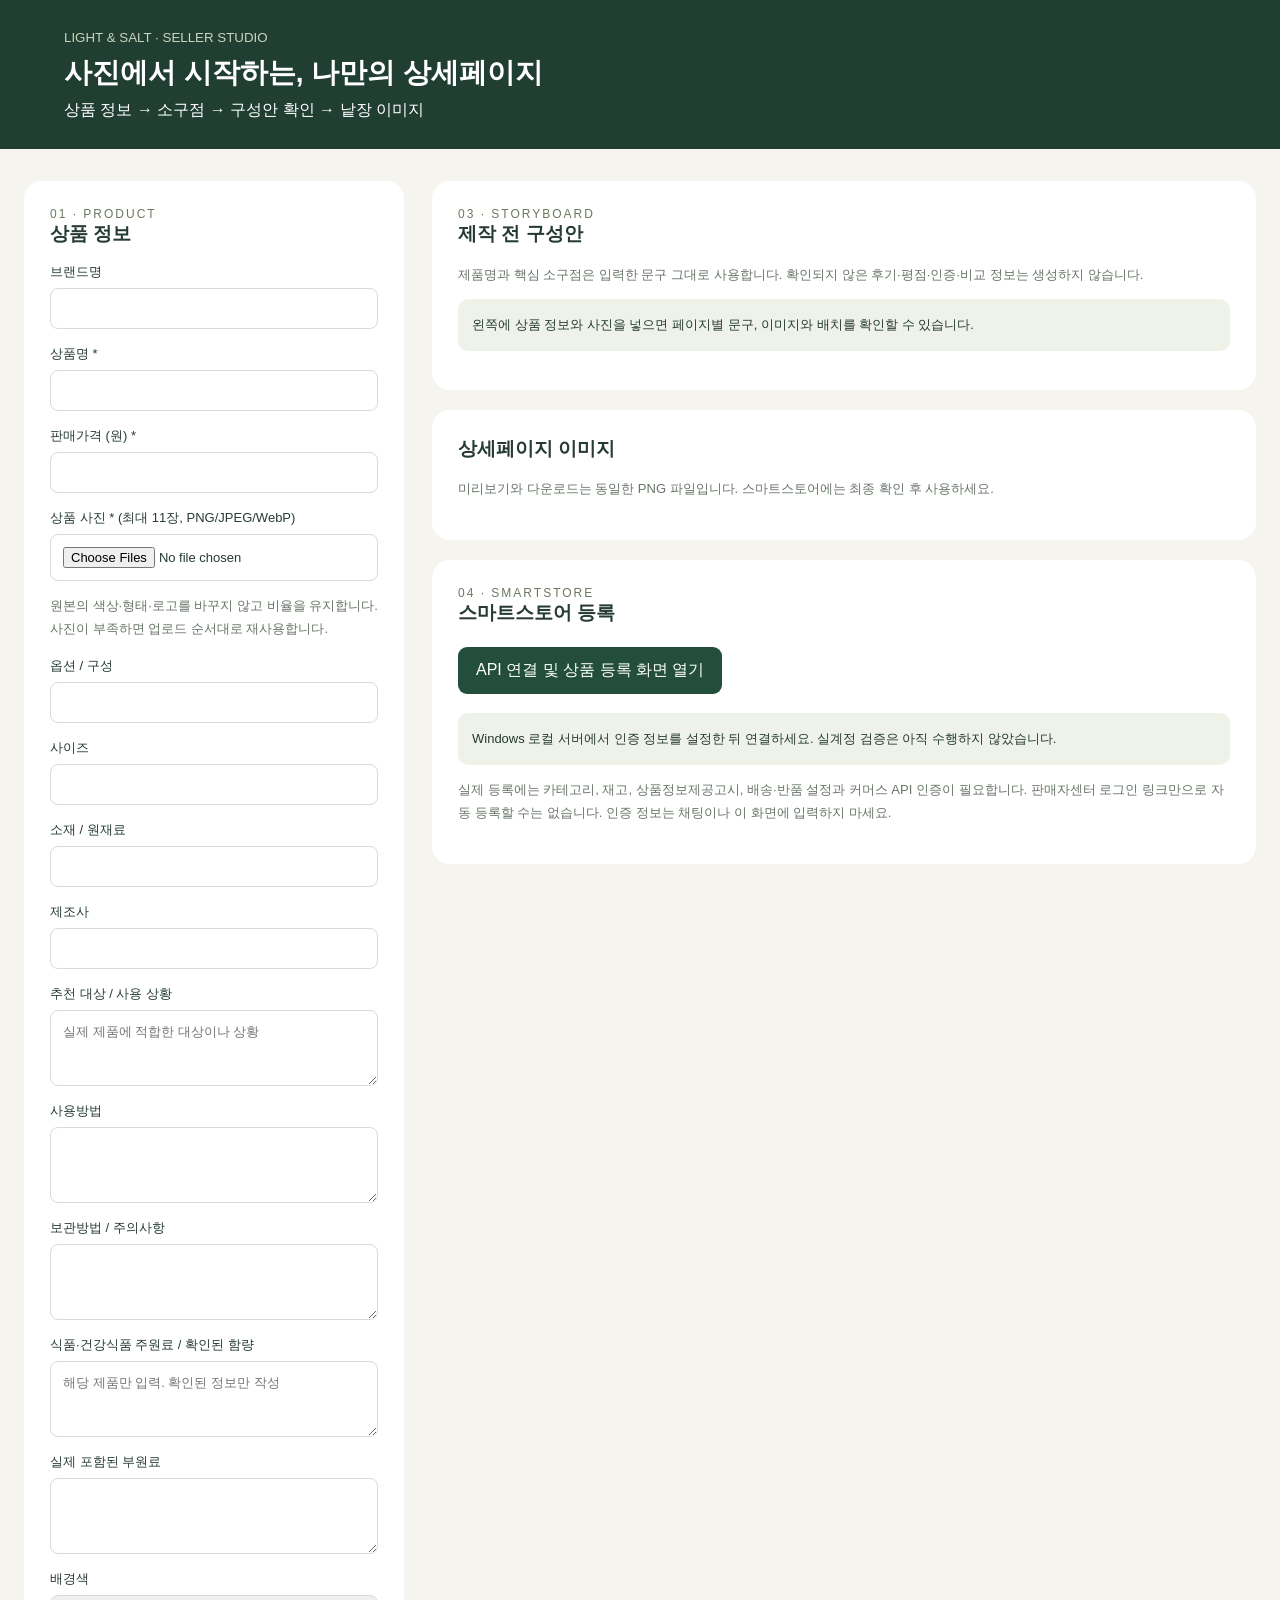
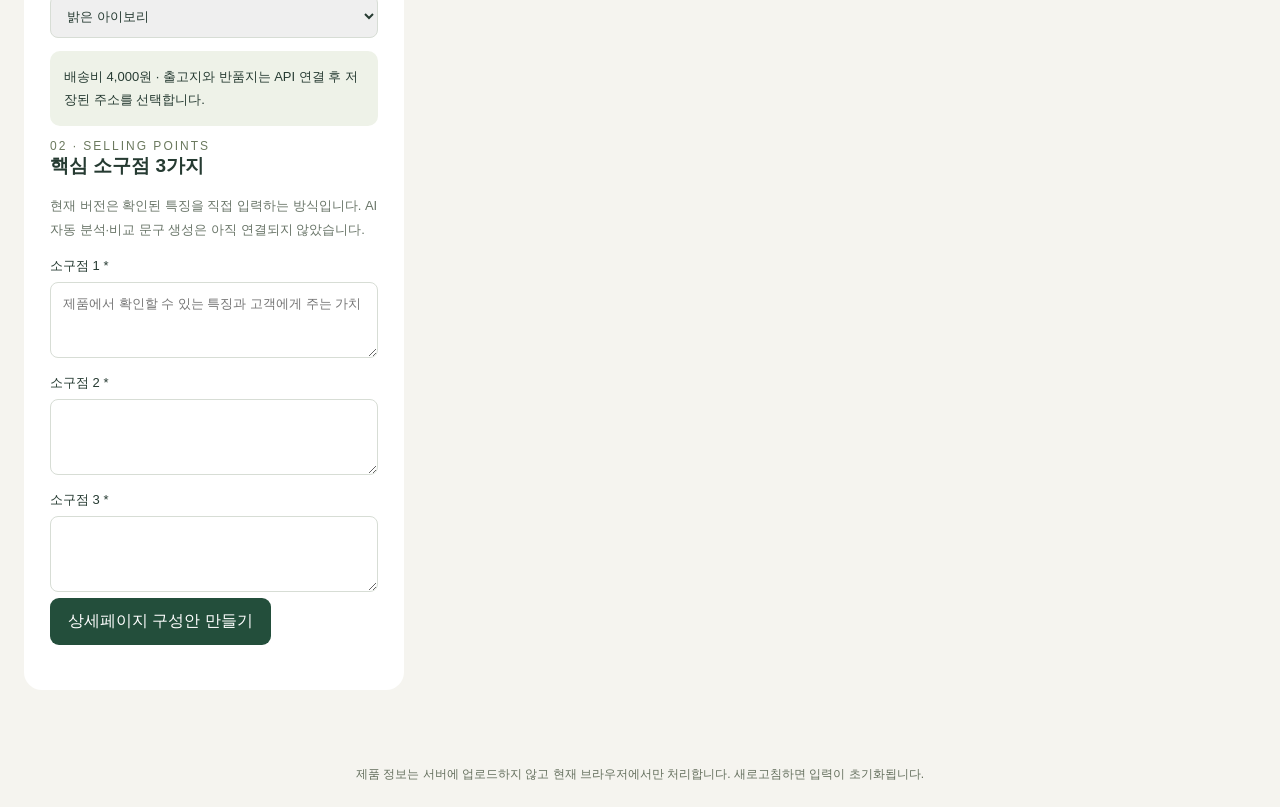
==== static/index.html @ b386f7f2 "Add Windows detail-page studio and SmartStore API tools" ====
<!doctype html><html lang="ko"><meta charset="utf-8"><meta name="viewport" content="width=device-width, initial-scale=1"><title>빛과 소금 · 상세페이지 스튜디오</title>
<style>
*{box-sizing:border-box}body{margin:0;background:#f5f4ef;color:#263b32;font-family:'Noto Sans CJK KR',sans-serif}header{background:#213e32;color:white;padding:28px 5%}header small{color:#c9d6bc}h1{margin:8px 0;font-size:28px}main{max-width:1400px;margin:32px auto;padding:0 24px;display:grid;grid-template-columns:380px 1fr;gap:28px}section{background:white;padding:26px;border-radius:18px;margin-bottom:20px}h2{font-size:19px;margin-top:0}label{display:block;font-size:13px;margin-top:16px}input,textarea,select{display:block;width:100%;padding:12px;margin-top:7px;border:1px solid #d7ddd5;border-radius:8px;font:inherit;color:inherit}textarea{min-height:76px;resize:vertical}button,a.download{border:0;border-radius:9px;padding:13px 18px;background:#234e3b;color:white;font:inherit;cursor:pointer;display:inline-block;margin:6px 6px 6px 0;text-decoration:none}button:disabled{opacity:.45;cursor:default}.sub{font-size:13px;color:#697568;line-height:1.8}.step{color:#6b795e;font-size:12px;letter-spacing:2px}.plan{border-bottom:1px solid #e1e5df;padding:15px 0}.plan strong{display:block;margin-bottom:8px}.grid{display:grid;grid-template-columns:repeat(2,minmax(0,1fr));gap:18px}canvas{width:100%;height:auto;border:1px solid #e5e4df}.notice{background:#eef2e8;padding:14px;border-radius:10px;font-size:13px;line-height:1.8}#status{white-space:pre-line}#confirm{width:auto;display:inline}#outputs:empty{display:none}footer{padding:24px;text-align:center;font-size:12px;color:#65705e}@media(max-width:850px){main{grid-template-columns:1fr}.grid{grid-template-columns:1fr}}
</style>
<header><small>LIGHT & SALT · SELLER STUDIO</small><h1>사진에서 시작하는, 나만의 상세페이지</h1><div>상품 정보 → 소구점 → 구성안 확인 → 낱장 이미지</div></header>
<main><div><section><div class="step">01 · PRODUCT</div><h2>상품 정보</h2><form id="form">
<label>브랜드명<input name="brand" maxlength="35"></label><label>상품명 *<input name="name" required maxlength="55"></label><label>판매가격 (원) *<input name="price" type="number" min="1" max="999999999" required></label><label>상품 사진 * (최대 11장, PNG/JPEG/WebP)<input name="images" type="file" accept="image/png,image/jpeg,image/webp" multiple required></label><p class="sub">원본의 색상·형태·로고를 바꾸지 않고 비율을 유지합니다. 사진이 부족하면 업로드 순서대로 재사용합니다.</p>
<label>옵션 / 구성<input name="options" maxlength="100"></label><label>사이즈<input name="size" maxlength="100"></label><label>소재 / 원재료<input name="material" maxlength="160"></label><label>제조사<input name="maker" maxlength="100"></label><label>추천 대상 / 사용 상황<textarea name="target" maxlength="180" placeholder="실제 제품에 적합한 대상이나 상황"></textarea></label><label>사용방법<textarea name="usage" maxlength="180"></textarea></label><label>보관방법 / 주의사항<textarea name="caution" maxlength="180"></textarea></label>
<label>식품·건강식품 주원료 / 확인된 함량<textarea name="ingredient" maxlength="180" placeholder="해당 제품만 입력. 확인된 정보만 작성"></textarea></label><label>실제 포함된 부원료<textarea name="additional" maxlength="180"></textarea></label>
<label>배경색<select name="background"><option value="#f6f2e9">밝은 아이보리</option><option value="#f0f1f0">라이트 그레이</option></select></label><p class="notice">배송비 4,000원 · 출고지와 반품지는 API 연결 후 저장된 주소를 선택합니다.</p>
<div class="step">02 · SELLING POINTS</div><h2>핵심 소구점 3가지</h2><p class="sub">현재 버전은 확인된 특징을 직접 입력하는 방식입니다. AI 자동 분석·비교 문구 생성은 아직 연결되지 않았습니다.</p>
<label>소구점 1 *<textarea name="point1" required maxlength="90" placeholder="제품에서 확인할 수 있는 특징과 고객에게 주는 가치"></textarea></label><label>소구점 2 *<textarea name="point2" required maxlength="90"></textarea></label><label>소구점 3 *<textarea name="point3" required maxlength="90"></textarea></label>
<button type="submit">상세페이지 구성안 만들기</button></form><p id="status" role="status" class="sub"></p></section></div>
<div><section><div class="step">03 · STORYBOARD</div><h2>제작 전 구성안</h2><p class="sub">제품명과 핵심 소구점은 입력한 문구 그대로 사용합니다. 확인되지 않은 후기·평점·인증·비교 정보는 생성하지 않습니다.</p><div id="plan"><p class="notice">왼쪽에 상품 정보와 사진을 넣으면 페이지별 문구, 이미지와 배치를 확인할 수 있습니다.</p></div><div id="approval" hidden><label><input id="confirm" type="checkbox"> 상품 정보와 문구를 확인했습니다.</label><button id="render" disabled>860 × 1100 이미지 제작</button></div></section>
<section id="outputs"><h2>상세페이지 이미지</h2><p class="sub">미리보기와 다운로드는 동일한 PNG 파일입니다. 스마트스토어에는 최종 확인 후 사용하세요.</p><div id="export"></div><div id="gallery" class="grid"></div></section>
<section><div class="step">04 · SMARTSTORE</div><h2>스마트스토어 등록</h2><a class="download" href="/connect.html">API 연결 및 상품 등록 화면 열기</a><p class="notice">Windows 로컬 서버에서 인증 정보를 설정한 뒤 연결하세요. 실계정 검증은 아직 수행하지 않았습니다.</p><p class="sub">실제 등록에는 카테고리, 재고, 상품정보제공고시, 배송·반품 설정과 커머스 API 인증이 필요합니다. 판매자센터 로그인 링크만으로 자동 등록할 수는 없습니다. 인증 정보는 채팅이나 이 화면에 입력하지 마세요.</p></section></div></main><footer>제품 정보는 서버에 업로드하지 않고 현재 브라우저에서만 처리합니다. 새로고침하면 입력이 초기화됩니다.</footer><script src="app.js"></script></html>
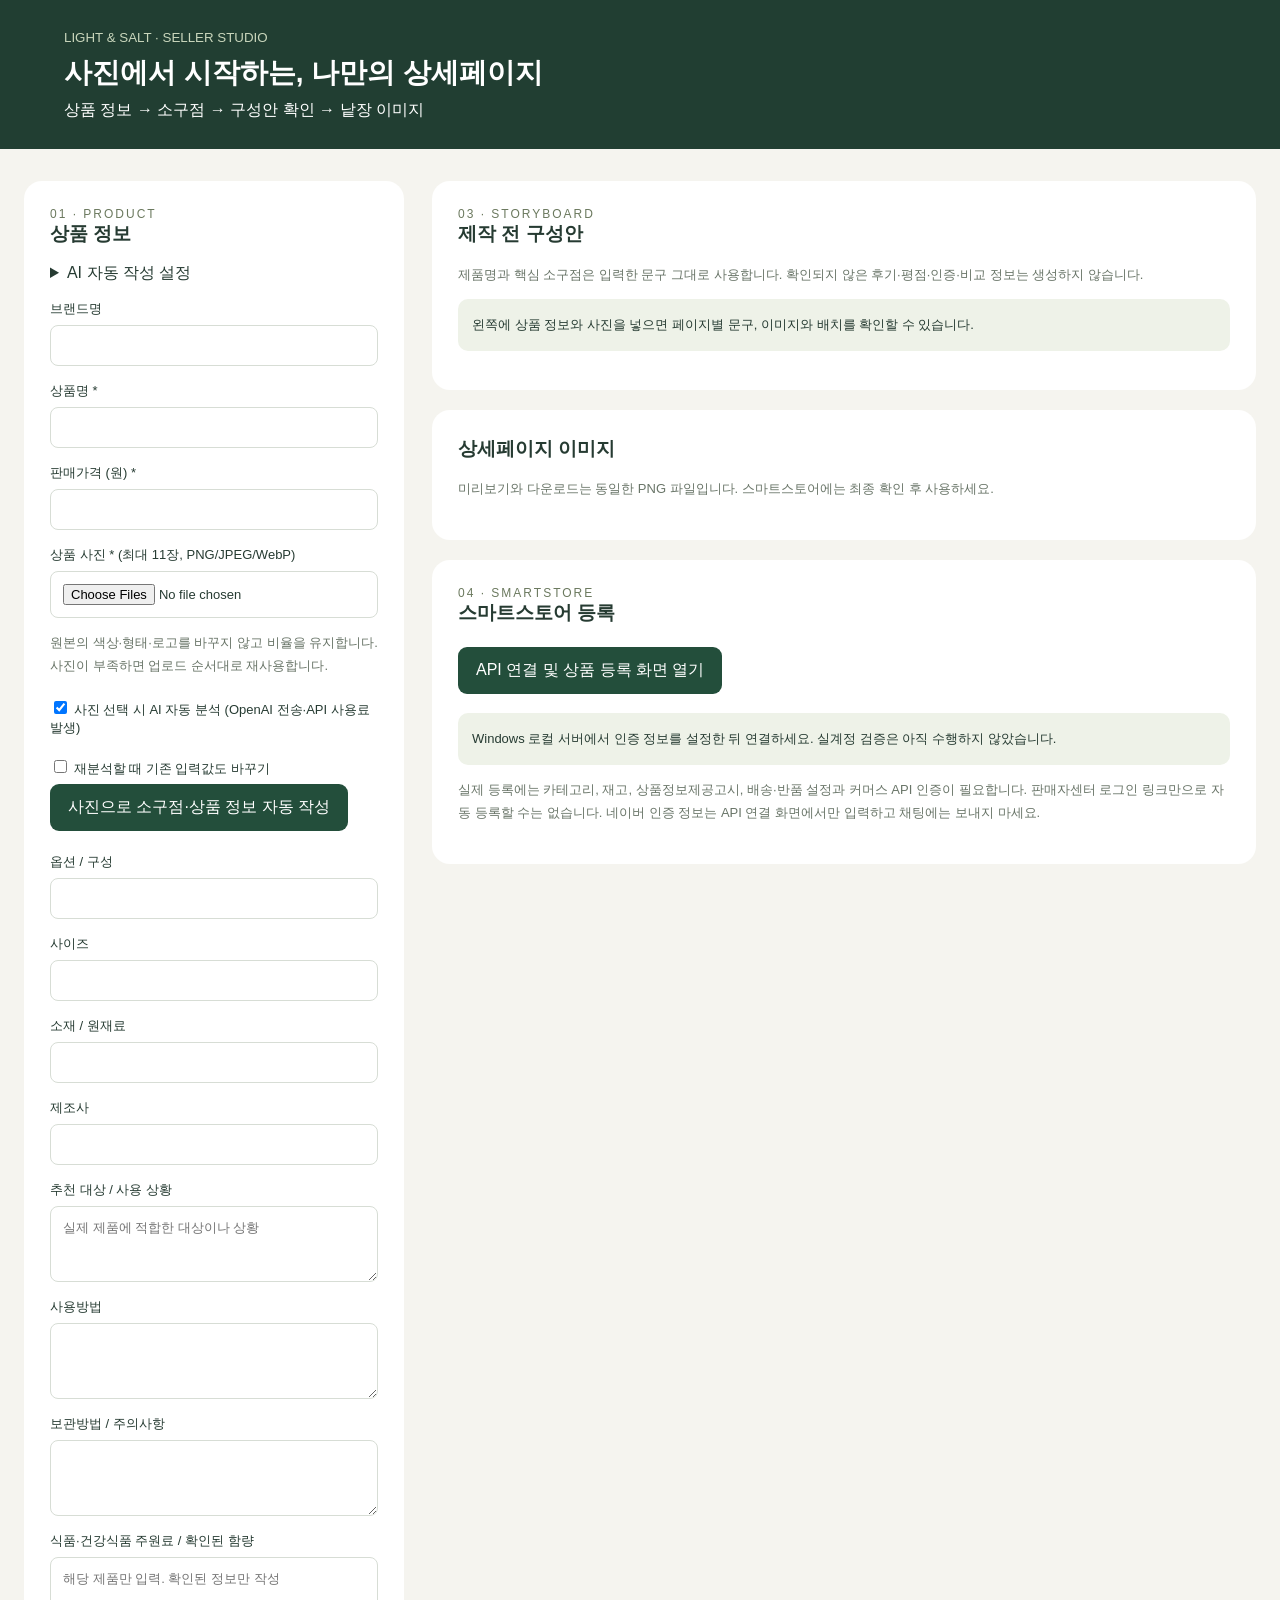
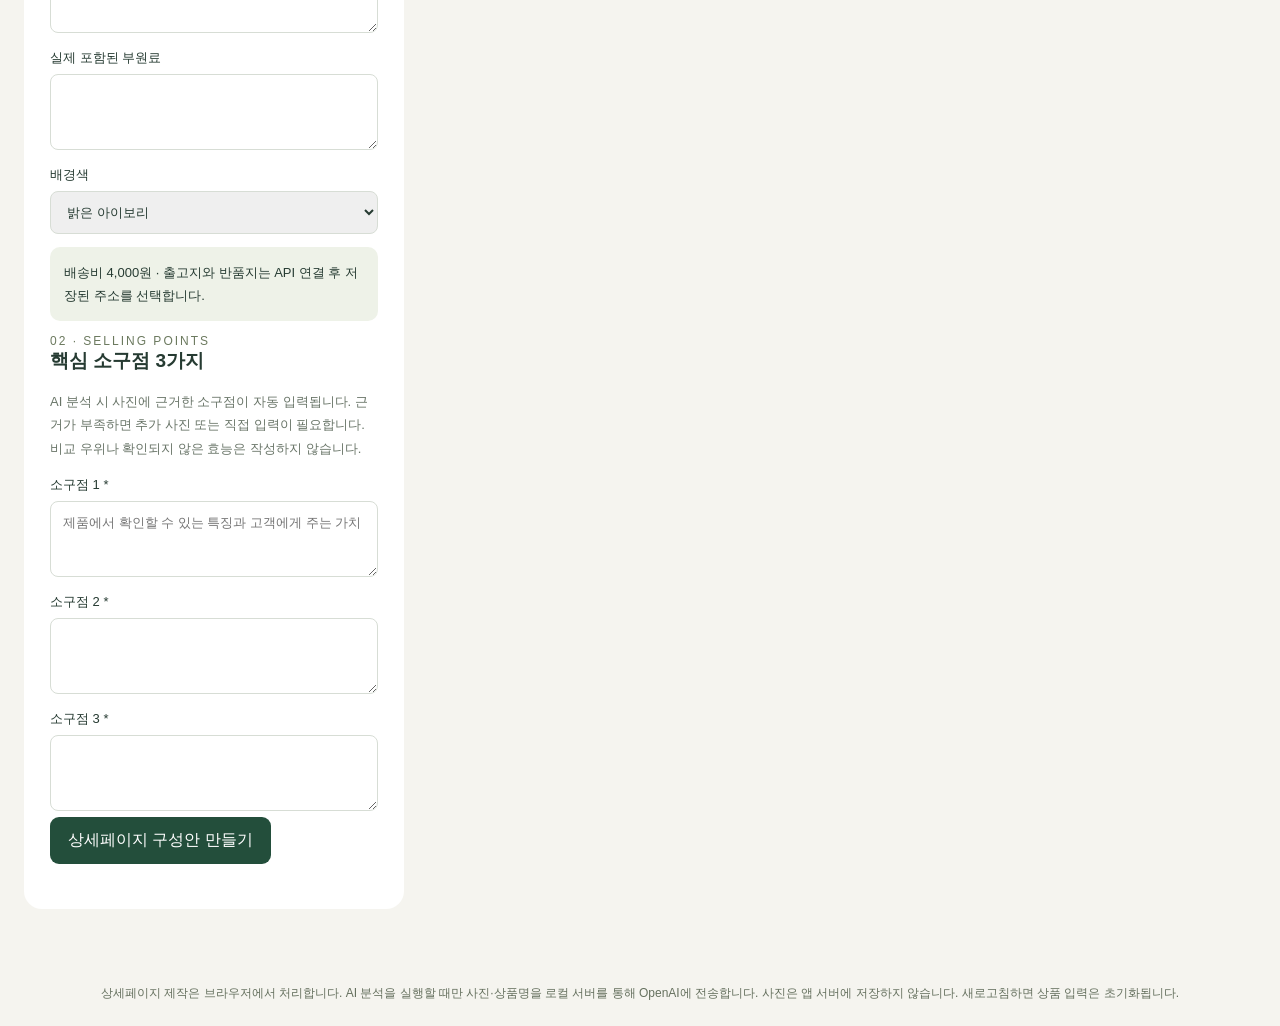
==== commit 9071be73: "Analyze product photos into evidence-backed details and selling points" ====
--- a/static/index.html
+++ b/static/index.html
@@ -3,14 +3,14 @@
 *{box-sizing:border-box}body{margin:0;background:#f5f4ef;color:#263b32;font-family:'Noto Sans CJK KR',sans-serif}header{background:#213e32;color:white;padding:28px 5%}header small{color:#c9d6bc}h1{margin:8px 0;font-size:28px}main{max-width:1400px;margin:32px auto;padding:0 24px;display:grid;grid-template-columns:380px 1fr;gap:28px}section{background:white;padding:26px;border-radius:18px;margin-bottom:20px}h2{font-size:19px;margin-top:0}label{display:block;font-size:13px;margin-top:16px}input,textarea,select{display:block;width:100%;padding:12px;margin-top:7px;border:1px solid #d7ddd5;border-radius:8px;font:inherit;color:inherit}textarea{min-height:76px;resize:vertical}button,a.download{border:0;border-radius:9px;padding:13px 18px;background:#234e3b;color:white;font:inherit;cursor:pointer;display:inline-block;margin:6px 6px 6px 0;text-decoration:none}button:disabled{opacity:.45;cursor:default}.sub{font-size:13px;color:#697568;line-height:1.8}.step{color:#6b795e;font-size:12px;letter-spacing:2px}.plan{border-bottom:1px solid #e1e5df;padding:15px 0}.plan strong{display:block;margin-bottom:8px}.grid{display:grid;grid-template-columns:repeat(2,minmax(0,1fr));gap:18px}canvas{width:100%;height:auto;border:1px solid #e5e4df}.notice{background:#eef2e8;padding:14px;border-radius:10px;font-size:13px;line-height:1.8}#status{white-space:pre-line}#confirm{width:auto;display:inline}#outputs:empty{display:none}footer{padding:24px;text-align:center;font-size:12px;color:#65705e}@media(max-width:850px){main{grid-template-columns:1fr}.grid{grid-template-columns:1fr}}
 </style>
 <header><small>LIGHT & SALT · SELLER STUDIO</small><h1>사진에서 시작하는, 나만의 상세페이지</h1><div>상품 정보 → 소구점 → 구성안 확인 → 낱장 이미지</div></header>
-<main><div><section><div class="step">01 · PRODUCT</div><h2>상품 정보</h2><form id="form">
+<main><div><section><div class="step">01 · PRODUCT</div><h2>상품 정보</h2><details id="ai-settings"><summary>AI 자동 작성 설정</summary><p class="notice">사진에서 소구점과 라벨 정보를 읽어 자동 입력합니다. OpenAI API 키가 필요하며 사용료는 ChatGPT 구독과 별도입니다. 분석할 때 선택한 상품 사진과 상품명만 OpenAI로 전송합니다.</p><label>OpenAI API 키<input id="ai-key" type="password" autocomplete="off"></label><label><input id="ai-save" type="checkbox" checked style="display:inline;width:auto"> 이 Windows 계정에 암호화하여 저장</label><button id="ai-configure" type="button">AI 설정 저장</button><button id="ai-forget" type="button">AI 키 삭제</button><p id="ai-setting-status" class="sub" role="status"></p><p class="sub"><a href="https://platform.openai.com/api-keys" target="_blank" rel="noopener noreferrer">OpenAI API 키 발급</a> · 키는 채팅에 보내지 마세요. 네이버 시크릿과 다른 키입니다.</p></details><form id="form">
 <label>브랜드명<input name="brand" maxlength="35"></label><label>상품명 *<input name="name" required maxlength="55"></label><label>판매가격 (원) *<input name="price" type="number" min="1" max="999999999" required></label><label>상품 사진 * (최대 11장, PNG/JPEG/WebP)<input name="images" type="file" accept="image/png,image/jpeg,image/webp" multiple required></label><p class="sub">원본의 색상·형태·로고를 바꾸지 않고 비율을 유지합니다. 사진이 부족하면 업로드 순서대로 재사용합니다.</p>
-<label>옵션 / 구성<input name="options" maxlength="100"></label><label>사이즈<input name="size" maxlength="100"></label><label>소재 / 원재료<input name="material" maxlength="160"></label><label>제조사<input name="maker" maxlength="100"></label><label>추천 대상 / 사용 상황<textarea name="target" maxlength="180" placeholder="실제 제품에 적합한 대상이나 상황"></textarea></label><label>사용방법<textarea name="usage" maxlength="180"></textarea></label><label>보관방법 / 주의사항<textarea name="caution" maxlength="180"></textarea></label>
+<label><input id="ai-auto" type="checkbox" checked style="display:inline;width:auto"> 사진 선택 시 AI 자동 분석 (OpenAI 전송·API 사용료 발생)</label><label><input id="ai-overwrite" type="checkbox" style="display:inline;width:auto"> 재분석할 때 기존 입력값도 바꾸기</label><button id="ai-analyze" type="button">사진으로 소구점·상품 정보 자동 작성</button><p id="ai-status" class="sub" role="status"></p><div id="ai-report" hidden><h3>AI 초안과 사진 근거</h3><div id="ai-evidence"></div><label><input id="ai-verified" type="checkbox" style="display:inline;width:auto"> 원본 사진과 대조하여 AI 초안을 확인했습니다.</label></div><label>옵션 / 구성<input name="options" maxlength="100"></label><label>사이즈<input name="size" maxlength="100"></label><label>소재 / 원재료<input name="material" maxlength="160"></label><label>제조사<input name="maker" maxlength="100"></label><label>추천 대상 / 사용 상황<textarea name="target" maxlength="180" placeholder="실제 제품에 적합한 대상이나 상황"></textarea></label><label>사용방법<textarea name="usage" maxlength="180"></textarea></label><label>보관방법 / 주의사항<textarea name="caution" maxlength="180"></textarea></label>
 <label>식품·건강식품 주원료 / 확인된 함량<textarea name="ingredient" maxlength="180" placeholder="해당 제품만 입력. 확인된 정보만 작성"></textarea></label><label>실제 포함된 부원료<textarea name="additional" maxlength="180"></textarea></label>
 <label>배경색<select name="background"><option value="#f6f2e9">밝은 아이보리</option><option value="#f0f1f0">라이트 그레이</option></select></label><p class="notice">배송비 4,000원 · 출고지와 반품지는 API 연결 후 저장된 주소를 선택합니다.</p>
-<div class="step">02 · SELLING POINTS</div><h2>핵심 소구점 3가지</h2><p class="sub">현재 버전은 확인된 특징을 직접 입력하는 방식입니다. AI 자동 분석·비교 문구 생성은 아직 연결되지 않았습니다.</p>
+<div class="step">02 · SELLING POINTS</div><h2>핵심 소구점 3가지</h2><p class="sub">AI 분석 시 사진에 근거한 소구점이 자동 입력됩니다. 근거가 부족하면 추가 사진 또는 직접 입력이 필요합니다. 비교 우위나 확인되지 않은 효능은 작성하지 않습니다.</p>
 <label>소구점 1 *<textarea name="point1" required maxlength="90" placeholder="제품에서 확인할 수 있는 특징과 고객에게 주는 가치"></textarea></label><label>소구점 2 *<textarea name="point2" required maxlength="90"></textarea></label><label>소구점 3 *<textarea name="point3" required maxlength="90"></textarea></label>
 <button type="submit">상세페이지 구성안 만들기</button></form><p id="status" role="status" class="sub"></p></section></div>
 <div><section><div class="step">03 · STORYBOARD</div><h2>제작 전 구성안</h2><p class="sub">제품명과 핵심 소구점은 입력한 문구 그대로 사용합니다. 확인되지 않은 후기·평점·인증·비교 정보는 생성하지 않습니다.</p><div id="plan"><p class="notice">왼쪽에 상품 정보와 사진을 넣으면 페이지별 문구, 이미지와 배치를 확인할 수 있습니다.</p></div><div id="approval" hidden><label><input id="confirm" type="checkbox"> 상품 정보와 문구를 확인했습니다.</label><button id="render" disabled>860 × 1100 이미지 제작</button></div></section>
 <section id="outputs"><h2>상세페이지 이미지</h2><p class="sub">미리보기와 다운로드는 동일한 PNG 파일입니다. 스마트스토어에는 최종 확인 후 사용하세요.</p><div id="export"></div><div id="gallery" class="grid"></div></section>
-<section><div class="step">04 · SMARTSTORE</div><h2>스마트스토어 등록</h2><a class="download" href="/connect.html">API 연결 및 상품 등록 화면 열기</a><p class="notice">Windows 로컬 서버에서 인증 정보를 설정한 뒤 연결하세요. 실계정 검증은 아직 수행하지 않았습니다.</p><p class="sub">실제 등록에는 카테고리, 재고, 상품정보제공고시, 배송·반품 설정과 커머스 API 인증이 필요합니다. 판매자센터 로그인 링크만으로 자동 등록할 수는 없습니다. 인증 정보는 채팅이나 이 화면에 입력하지 마세요.</p></section></div></main><footer>제품 정보는 서버에 업로드하지 않고 현재 브라우저에서만 처리합니다. 새로고침하면 입력이 초기화됩니다.</footer><script src="app.js"></script></html>
+<section><div class="step">04 · SMARTSTORE</div><h2>스마트스토어 등록</h2><a class="download" href="/connect.html">API 연결 및 상품 등록 화면 열기</a><p class="notice">Windows 로컬 서버에서 인증 정보를 설정한 뒤 연결하세요. 실계정 검증은 아직 수행하지 않았습니다.</p><p class="sub">실제 등록에는 카테고리, 재고, 상품정보제공고시, 배송·반품 설정과 커머스 API 인증이 필요합니다. 판매자센터 로그인 링크만으로 자동 등록할 수는 없습니다. 네이버 인증 정보는 API 연결 화면에서만 입력하고 채팅에는 보내지 마세요.</p></section></div></main><footer>상세페이지 제작은 브라우저에서 처리합니다. AI 분석을 실행할 때만 사진·상품명을 로컬 서버를 통해 OpenAI에 전송합니다. 사진은 앱 서버에 저장하지 않습니다. 새로고침하면 상품 입력은 초기화됩니다.</footer><script src="app.js"></script></html>
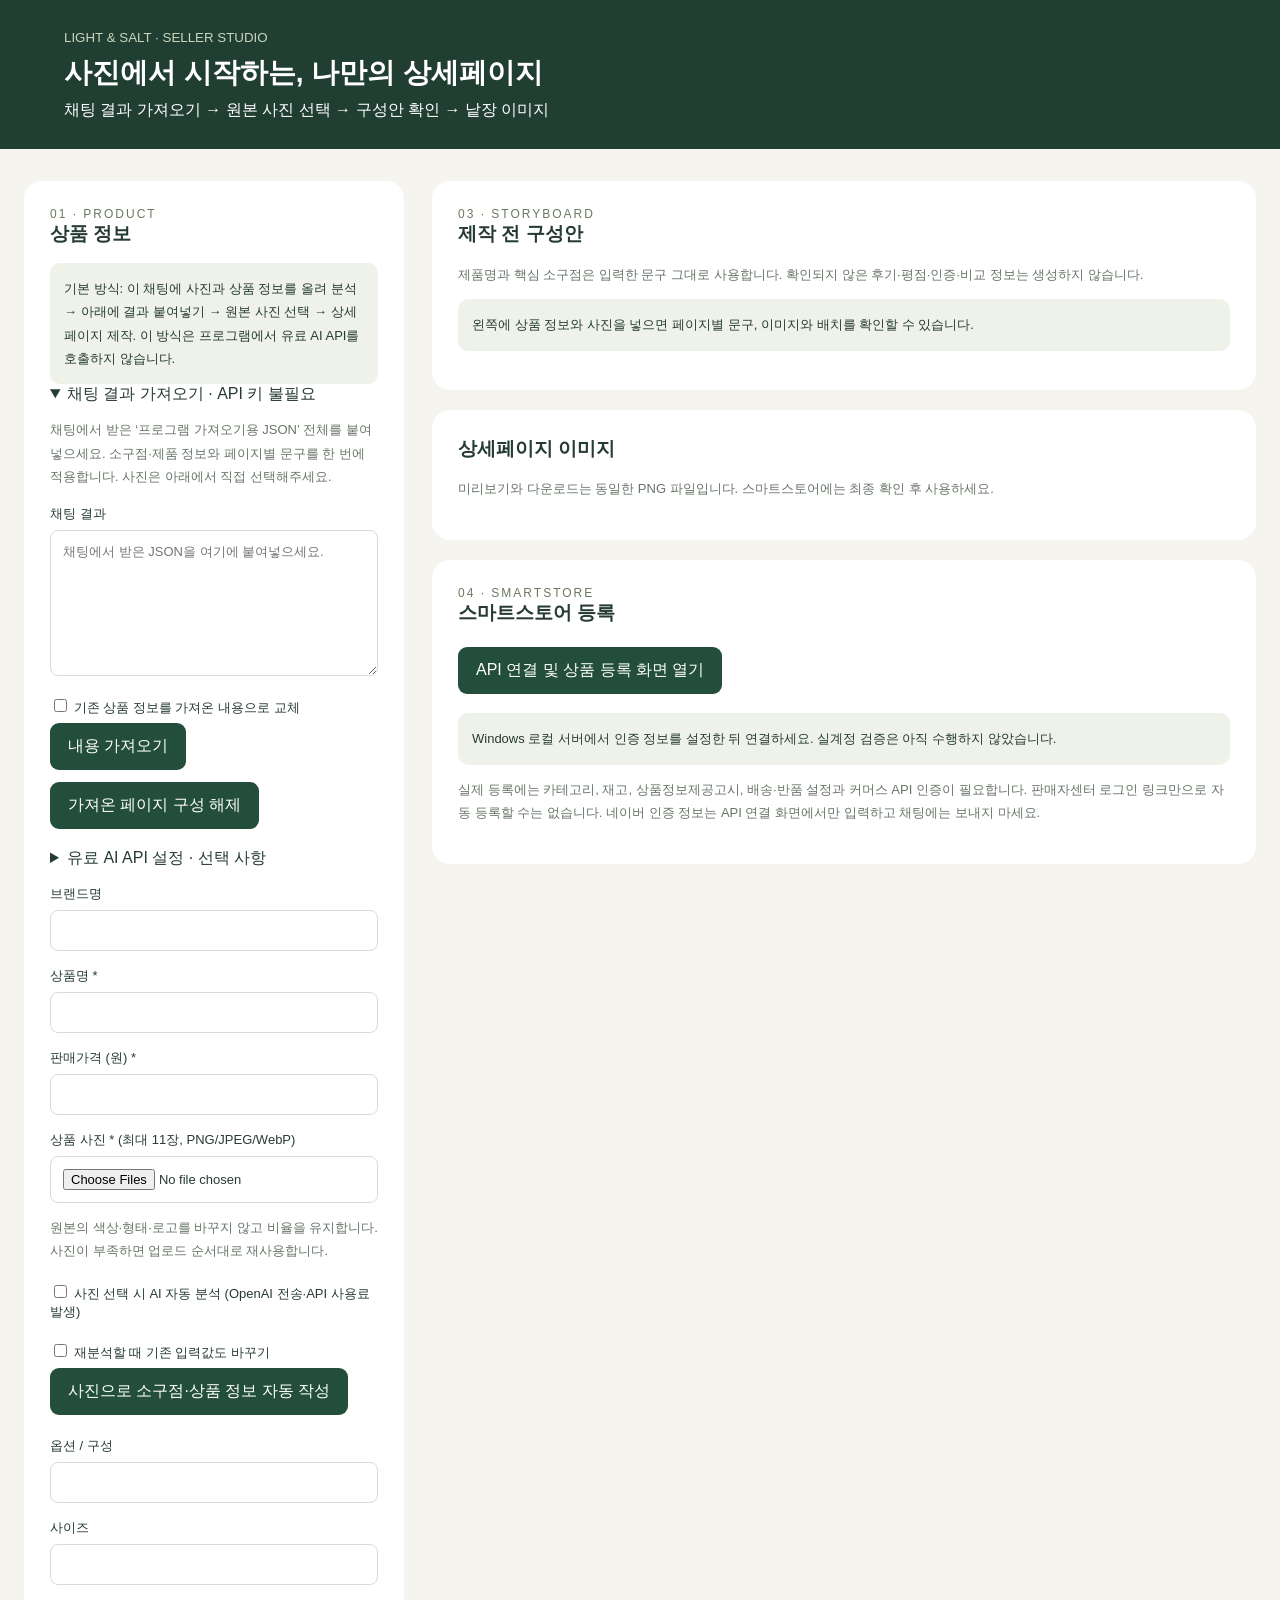
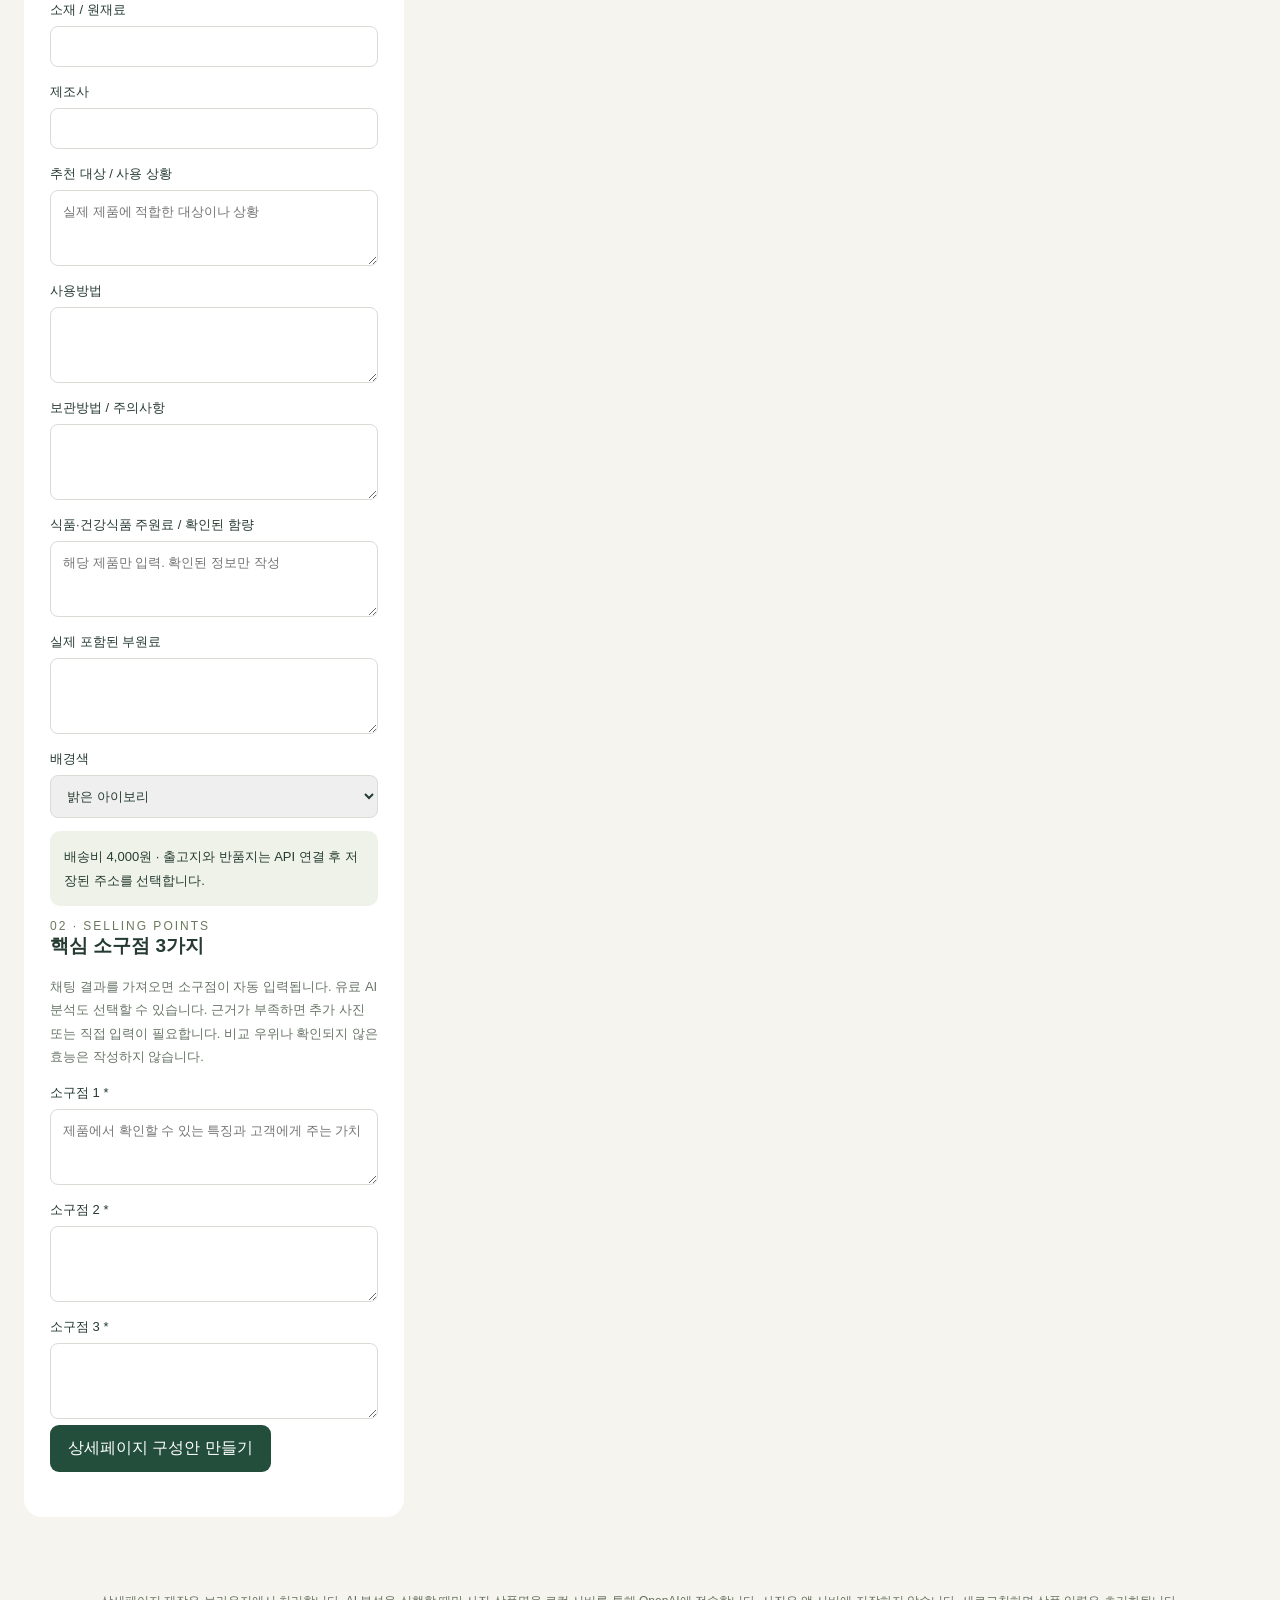
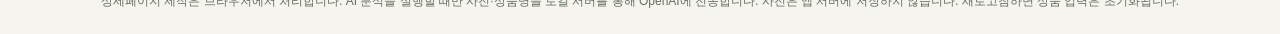
==== commit 859a91de: "Import chat product analysis and page copy without paid AI calls" ====
--- a/static/index.html
+++ b/static/index.html
@@ -2,13 +2,13 @@
 <style>
 *{box-sizing:border-box}body{margin:0;background:#f5f4ef;color:#263b32;font-family:'Noto Sans CJK KR',sans-serif}header{background:#213e32;color:white;padding:28px 5%}header small{color:#c9d6bc}h1{margin:8px 0;font-size:28px}main{max-width:1400px;margin:32px auto;padding:0 24px;display:grid;grid-template-columns:380px 1fr;gap:28px}section{background:white;padding:26px;border-radius:18px;margin-bottom:20px}h2{font-size:19px;margin-top:0}label{display:block;font-size:13px;margin-top:16px}input,textarea,select{display:block;width:100%;padding:12px;margin-top:7px;border:1px solid #d7ddd5;border-radius:8px;font:inherit;color:inherit}textarea{min-height:76px;resize:vertical}button,a.download{border:0;border-radius:9px;padding:13px 18px;background:#234e3b;color:white;font:inherit;cursor:pointer;display:inline-block;margin:6px 6px 6px 0;text-decoration:none}button:disabled{opacity:.45;cursor:default}.sub{font-size:13px;color:#697568;line-height:1.8}.step{color:#6b795e;font-size:12px;letter-spacing:2px}.plan{border-bottom:1px solid #e1e5df;padding:15px 0}.plan strong{display:block;margin-bottom:8px}.grid{display:grid;grid-template-columns:repeat(2,minmax(0,1fr));gap:18px}canvas{width:100%;height:auto;border:1px solid #e5e4df}.notice{background:#eef2e8;padding:14px;border-radius:10px;font-size:13px;line-height:1.8}#status{white-space:pre-line}#confirm{width:auto;display:inline}#outputs:empty{display:none}footer{padding:24px;text-align:center;font-size:12px;color:#65705e}@media(max-width:850px){main{grid-template-columns:1fr}.grid{grid-template-columns:1fr}}
 </style>
-<header><small>LIGHT & SALT · SELLER STUDIO</small><h1>사진에서 시작하는, 나만의 상세페이지</h1><div>상품 정보 → 소구점 → 구성안 확인 → 낱장 이미지</div></header>
-<main><div><section><div class="step">01 · PRODUCT</div><h2>상품 정보</h2><details id="ai-settings"><summary>AI 자동 작성 설정</summary><p class="notice">사진에서 소구점과 라벨 정보를 읽어 자동 입력합니다. OpenAI API 키가 필요하며 사용료는 ChatGPT 구독과 별도입니다. 분석할 때 선택한 상품 사진과 상품명만 OpenAI로 전송합니다.</p><label>OpenAI API 키<input id="ai-key" type="password" autocomplete="off"></label><label><input id="ai-save" type="checkbox" checked style="display:inline;width:auto"> 이 Windows 계정에 암호화하여 저장</label><button id="ai-configure" type="button">AI 설정 저장</button><button id="ai-forget" type="button">AI 키 삭제</button><p id="ai-setting-status" class="sub" role="status"></p><p class="sub"><a href="https://platform.openai.com/api-keys" target="_blank" rel="noopener noreferrer">OpenAI API 키 발급</a> · 키는 채팅에 보내지 마세요. 네이버 시크릿과 다른 키입니다.</p></details><form id="form">
+<header><small>LIGHT & SALT · SELLER STUDIO</small><h1>사진에서 시작하는, 나만의 상세페이지</h1><div>채팅 결과 가져오기 → 원본 사진 선택 → 구성안 확인 → 낱장 이미지</div></header>
+<main><div><section><div class="step">01 · PRODUCT</div><h2>상품 정보</h2><div class="notice">기본 방식: 이 채팅에 사진과 상품 정보를 올려 분석 → 아래에 결과 붙여넣기 → 원본 사진 선택 → 상세페이지 제작. 이 방식은 프로그램에서 유료 AI API를 호출하지 않습니다.</div><details id="chat-import" open><summary>채팅 결과 가져오기 · API 키 불필요</summary><p class="sub">채팅에서 받은 ‘프로그램 가져오기용 JSON’ 전체를 붙여넣으세요. 소구점·제품 정보와 페이지별 문구를 한 번에 적용합니다. 사진은 아래에서 직접 선택해주세요.</p><label>채팅 결과<textarea id="chat-json" rows="8" maxlength="40000" placeholder="채팅에서 받은 JSON을 여기에 붙여넣으세요."></textarea></label><label><input id="chat-overwrite" type="checkbox" style="width:auto;display:inline"> 기존 상품 정보를 가져온 내용으로 교체</label><button id="chat-apply" type="button">내용 가져오기</button><button id="chat-clear" type="button">가져온 페이지 구성 해제</button><p id="chat-status" class="sub" role="status"></p><div id="chat-report" hidden><div id="chat-notes"></div><label><input id="chat-reviewed" type="checkbox" style="width:auto;display:inline"> 원본 상품·라벨과 채팅 분석 내용을 확인했습니다.</label></div></details><details id="ai-settings"><summary>유료 AI API 설정 · 선택 사항</summary><p class="notice">사진에서 소구점과 라벨 정보를 읽어 자동 입력합니다. OpenAI API 키가 필요하며 사용료는 ChatGPT 구독과 별도입니다. 분석할 때 선택한 상품 사진과 상품명만 OpenAI로 전송합니다.</p><label>OpenAI API 키<input id="ai-key" type="password" autocomplete="off"></label><label><input id="ai-save" type="checkbox" checked style="display:inline;width:auto"> 이 Windows 계정에 암호화하여 저장</label><button id="ai-configure" type="button">AI 설정 저장</button><button id="ai-forget" type="button">AI 키 삭제</button><p id="ai-setting-status" class="sub" role="status"></p><p class="sub"><a href="https://platform.openai.com/api-keys" target="_blank" rel="noopener noreferrer">OpenAI API 키 발급</a> · 키는 채팅에 보내지 마세요. 네이버 시크릿과 다른 키입니다.</p></details><form id="form">
 <label>브랜드명<input name="brand" maxlength="35"></label><label>상품명 *<input name="name" required maxlength="55"></label><label>판매가격 (원) *<input name="price" type="number" min="1" max="999999999" required></label><label>상품 사진 * (최대 11장, PNG/JPEG/WebP)<input name="images" type="file" accept="image/png,image/jpeg,image/webp" multiple required></label><p class="sub">원본의 색상·형태·로고를 바꾸지 않고 비율을 유지합니다. 사진이 부족하면 업로드 순서대로 재사용합니다.</p>
-<label><input id="ai-auto" type="checkbox" checked style="display:inline;width:auto"> 사진 선택 시 AI 자동 분석 (OpenAI 전송·API 사용료 발생)</label><label><input id="ai-overwrite" type="checkbox" style="display:inline;width:auto"> 재분석할 때 기존 입력값도 바꾸기</label><button id="ai-analyze" type="button">사진으로 소구점·상품 정보 자동 작성</button><p id="ai-status" class="sub" role="status"></p><div id="ai-report" hidden><h3>AI 초안과 사진 근거</h3><div id="ai-evidence"></div><label><input id="ai-verified" type="checkbox" style="display:inline;width:auto"> 원본 사진과 대조하여 AI 초안을 확인했습니다.</label></div><label>옵션 / 구성<input name="options" maxlength="100"></label><label>사이즈<input name="size" maxlength="100"></label><label>소재 / 원재료<input name="material" maxlength="160"></label><label>제조사<input name="maker" maxlength="100"></label><label>추천 대상 / 사용 상황<textarea name="target" maxlength="180" placeholder="실제 제품에 적합한 대상이나 상황"></textarea></label><label>사용방법<textarea name="usage" maxlength="180"></textarea></label><label>보관방법 / 주의사항<textarea name="caution" maxlength="180"></textarea></label>
+<label><input id="ai-auto" type="checkbox" style="display:inline;width:auto"> 사진 선택 시 AI 자동 분석 (OpenAI 전송·API 사용료 발생)</label><label><input id="ai-overwrite" type="checkbox" style="display:inline;width:auto"> 재분석할 때 기존 입력값도 바꾸기</label><button id="ai-analyze" type="button">사진으로 소구점·상품 정보 자동 작성</button><p id="ai-status" class="sub" role="status"></p><div id="ai-report" hidden><h3>AI 초안과 사진 근거</h3><div id="ai-evidence"></div><label><input id="ai-verified" type="checkbox" style="display:inline;width:auto"> 원본 사진과 대조하여 AI 초안을 확인했습니다.</label></div><label>옵션 / 구성<input name="options" maxlength="100"></label><label>사이즈<input name="size" maxlength="100"></label><label>소재 / 원재료<input name="material" maxlength="160"></label><label>제조사<input name="maker" maxlength="100"></label><label>추천 대상 / 사용 상황<textarea name="target" maxlength="180" placeholder="실제 제품에 적합한 대상이나 상황"></textarea></label><label>사용방법<textarea name="usage" maxlength="180"></textarea></label><label>보관방법 / 주의사항<textarea name="caution" maxlength="180"></textarea></label>
 <label>식품·건강식품 주원료 / 확인된 함량<textarea name="ingredient" maxlength="180" placeholder="해당 제품만 입력. 확인된 정보만 작성"></textarea></label><label>실제 포함된 부원료<textarea name="additional" maxlength="180"></textarea></label>
 <label>배경색<select name="background"><option value="#f6f2e9">밝은 아이보리</option><option value="#f0f1f0">라이트 그레이</option></select></label><p class="notice">배송비 4,000원 · 출고지와 반품지는 API 연결 후 저장된 주소를 선택합니다.</p>
-<div class="step">02 · SELLING POINTS</div><h2>핵심 소구점 3가지</h2><p class="sub">AI 분석 시 사진에 근거한 소구점이 자동 입력됩니다. 근거가 부족하면 추가 사진 또는 직접 입력이 필요합니다. 비교 우위나 확인되지 않은 효능은 작성하지 않습니다.</p>
+<div class="step">02 · SELLING POINTS</div><h2>핵심 소구점 3가지</h2><p class="sub">채팅 결과를 가져오면 소구점이 자동 입력됩니다. 유료 AI 분석도 선택할 수 있습니다. 근거가 부족하면 추가 사진 또는 직접 입력이 필요합니다. 비교 우위나 확인되지 않은 효능은 작성하지 않습니다.</p>
 <label>소구점 1 *<textarea name="point1" required maxlength="90" placeholder="제품에서 확인할 수 있는 특징과 고객에게 주는 가치"></textarea></label><label>소구점 2 *<textarea name="point2" required maxlength="90"></textarea></label><label>소구점 3 *<textarea name="point3" required maxlength="90"></textarea></label>
 <button type="submit">상세페이지 구성안 만들기</button></form><p id="status" role="status" class="sub"></p></section></div>
 <div><section><div class="step">03 · STORYBOARD</div><h2>제작 전 구성안</h2><p class="sub">제품명과 핵심 소구점은 입력한 문구 그대로 사용합니다. 확인되지 않은 후기·평점·인증·비교 정보는 생성하지 않습니다.</p><div id="plan"><p class="notice">왼쪽에 상품 정보와 사진을 넣으면 페이지별 문구, 이미지와 배치를 확인할 수 있습니다.</p></div><div id="approval" hidden><label><input id="confirm" type="checkbox"> 상품 정보와 문구를 확인했습니다.</label><button id="render" disabled>860 × 1100 이미지 제작</button></div></section>
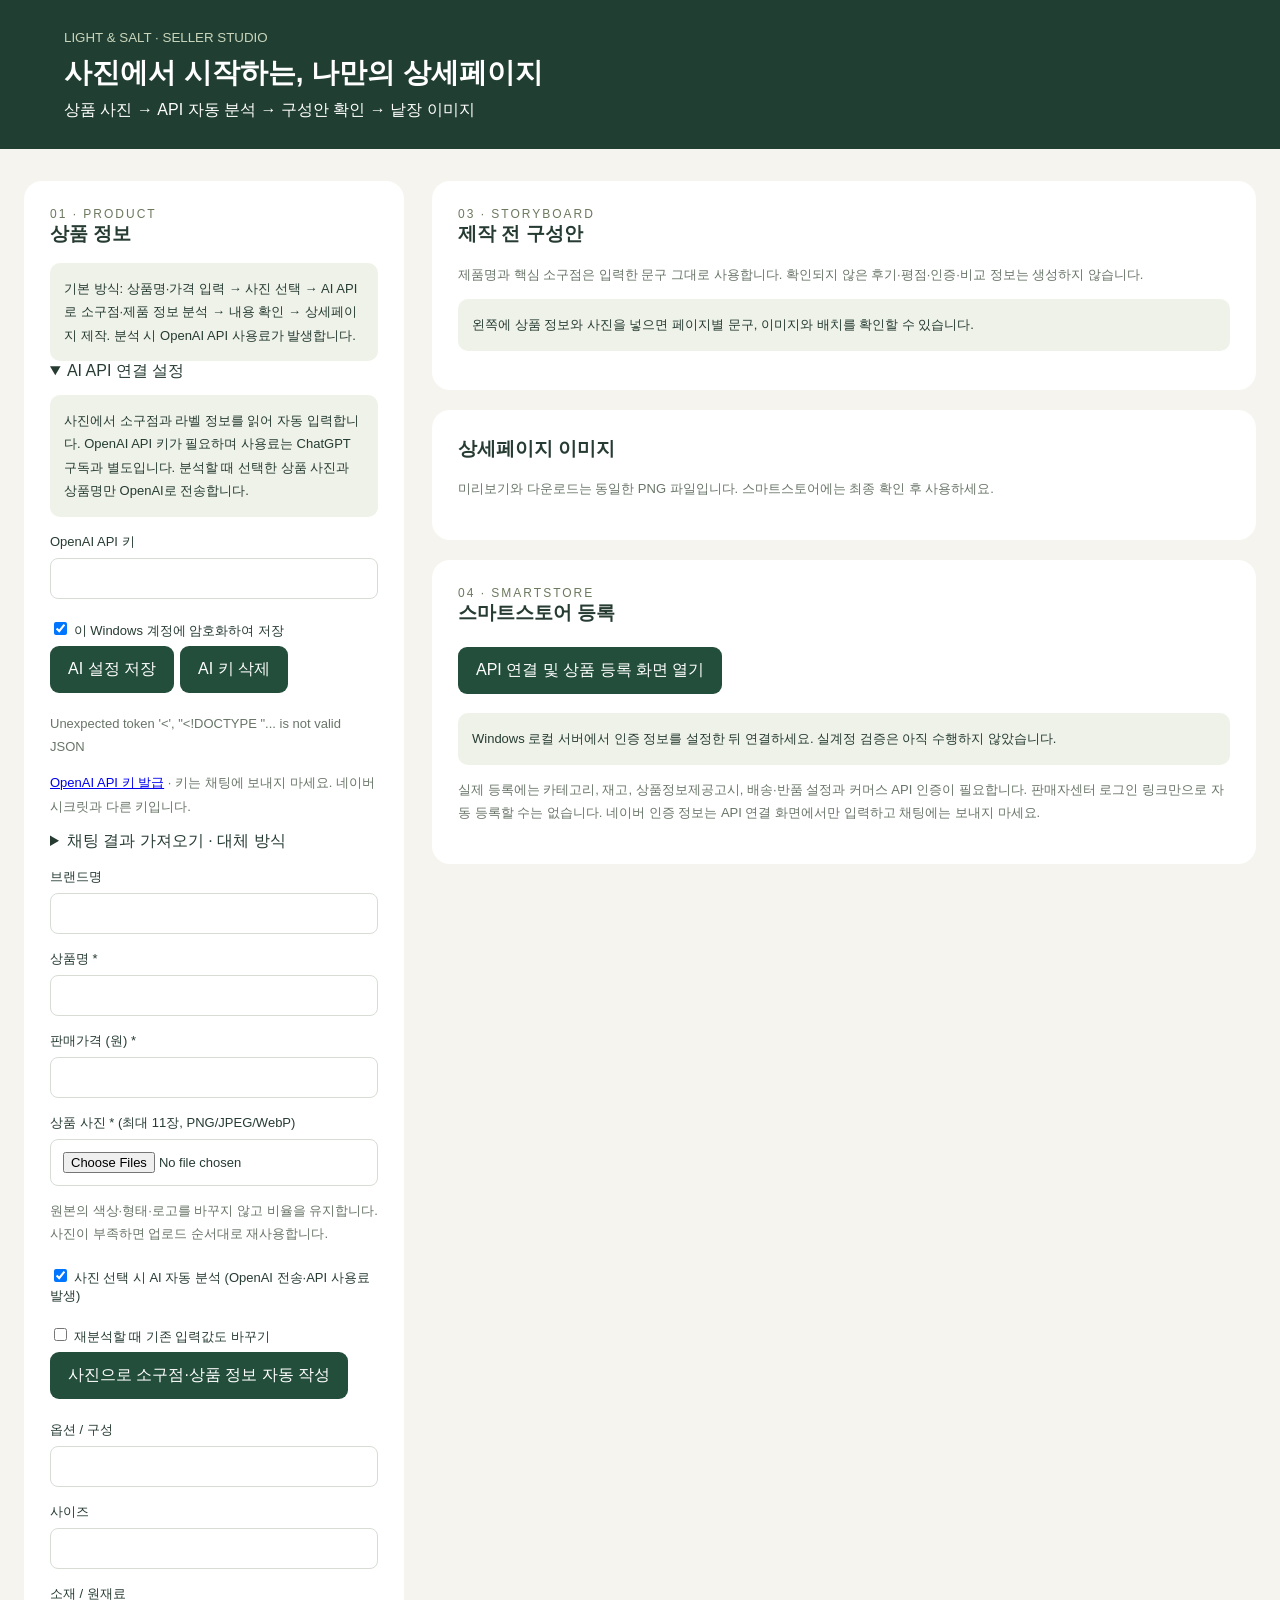
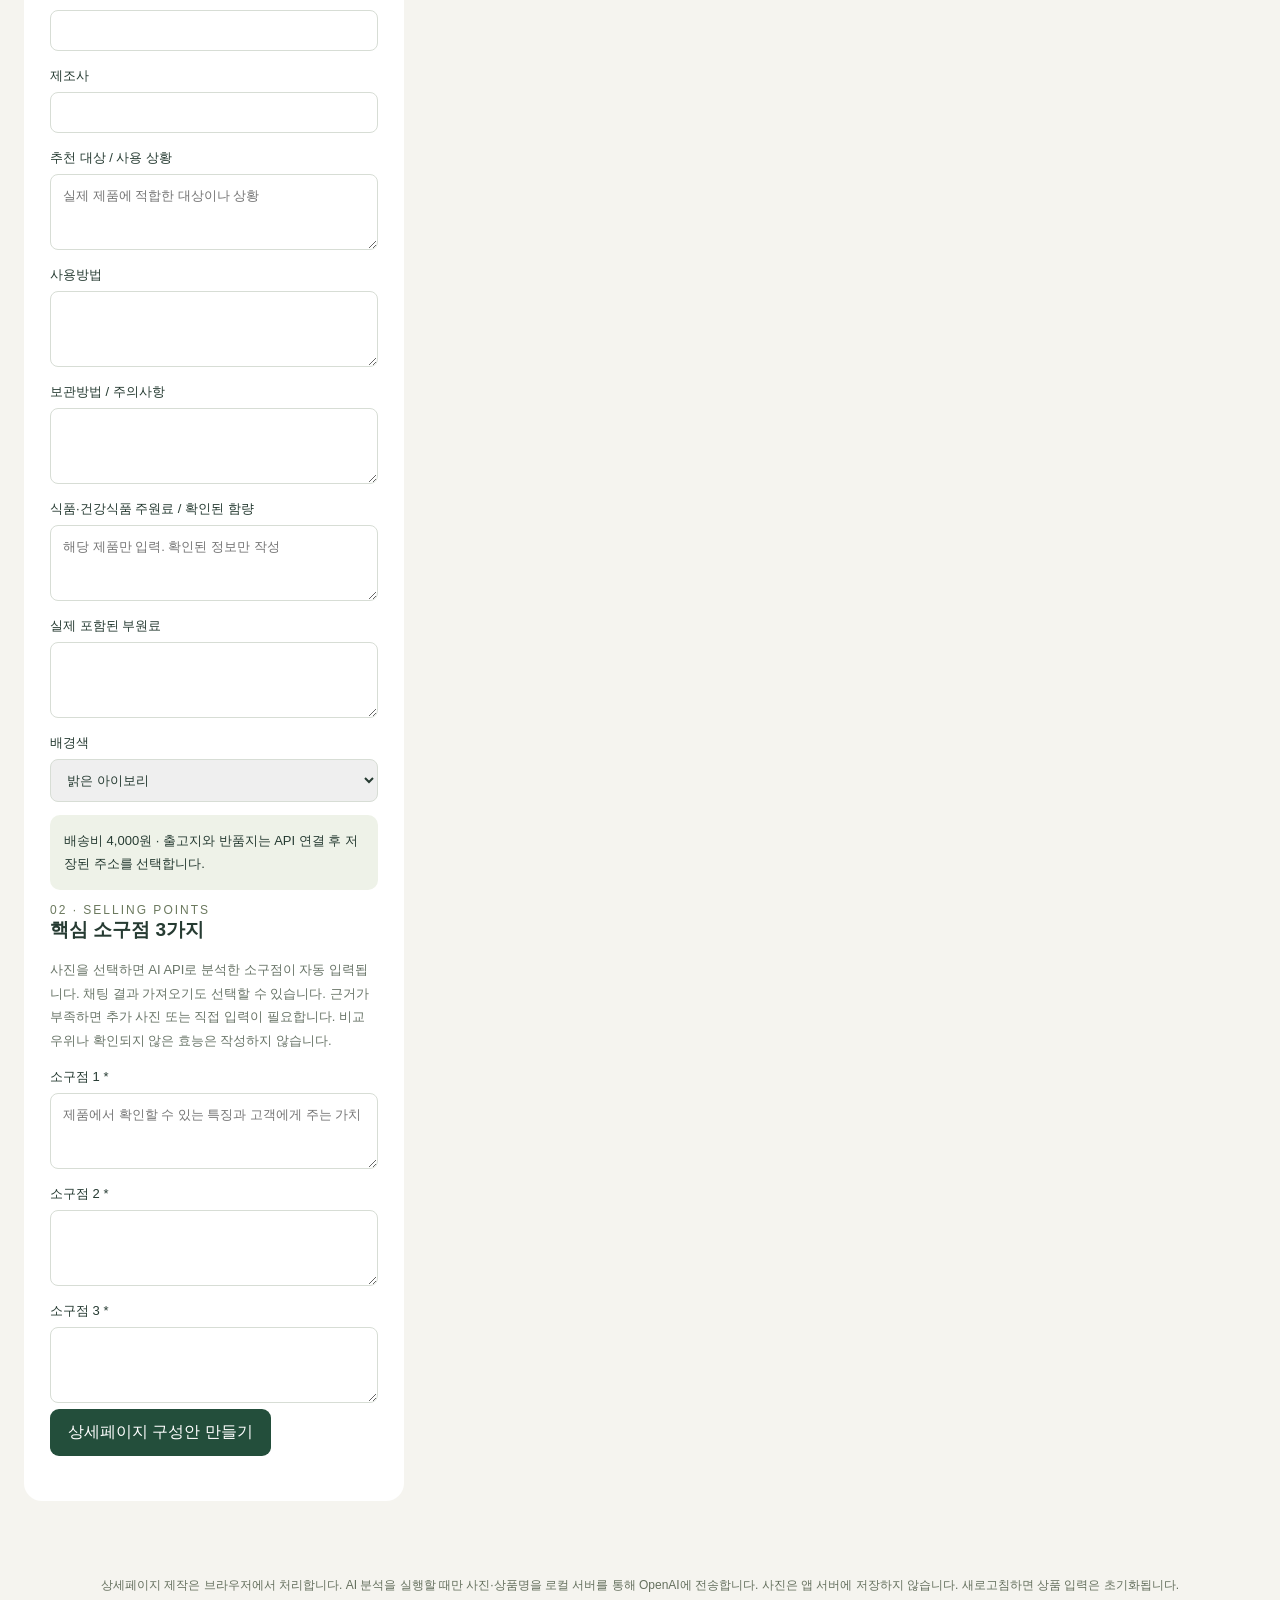
==== commit 93465861: "Restore API-first product analysis and clarify quota errors" ====
--- a/static/index.html
+++ b/static/index.html
@@ -2,13 +2,13 @@
 <style>
 *{box-sizing:border-box}body{margin:0;background:#f5f4ef;color:#263b32;font-family:'Noto Sans CJK KR',sans-serif}header{background:#213e32;color:white;padding:28px 5%}header small{color:#c9d6bc}h1{margin:8px 0;font-size:28px}main{max-width:1400px;margin:32px auto;padding:0 24px;display:grid;grid-template-columns:380px 1fr;gap:28px}section{background:white;padding:26px;border-radius:18px;margin-bottom:20px}h2{font-size:19px;margin-top:0}label{display:block;font-size:13px;margin-top:16px}input,textarea,select{display:block;width:100%;padding:12px;margin-top:7px;border:1px solid #d7ddd5;border-radius:8px;font:inherit;color:inherit}textarea{min-height:76px;resize:vertical}button,a.download{border:0;border-radius:9px;padding:13px 18px;background:#234e3b;color:white;font:inherit;cursor:pointer;display:inline-block;margin:6px 6px 6px 0;text-decoration:none}button:disabled{opacity:.45;cursor:default}.sub{font-size:13px;color:#697568;line-height:1.8}.step{color:#6b795e;font-size:12px;letter-spacing:2px}.plan{border-bottom:1px solid #e1e5df;padding:15px 0}.plan strong{display:block;margin-bottom:8px}.grid{display:grid;grid-template-columns:repeat(2,minmax(0,1fr));gap:18px}canvas{width:100%;height:auto;border:1px solid #e5e4df}.notice{background:#eef2e8;padding:14px;border-radius:10px;font-size:13px;line-height:1.8}#status{white-space:pre-line}#confirm{width:auto;display:inline}#outputs:empty{display:none}footer{padding:24px;text-align:center;font-size:12px;color:#65705e}@media(max-width:850px){main{grid-template-columns:1fr}.grid{grid-template-columns:1fr}}
 </style>
-<header><small>LIGHT & SALT · SELLER STUDIO</small><h1>사진에서 시작하는, 나만의 상세페이지</h1><div>채팅 결과 가져오기 → 원본 사진 선택 → 구성안 확인 → 낱장 이미지</div></header>
-<main><div><section><div class="step">01 · PRODUCT</div><h2>상품 정보</h2><div class="notice">기본 방식: 이 채팅에 사진과 상품 정보를 올려 분석 → 아래에 결과 붙여넣기 → 원본 사진 선택 → 상세페이지 제작. 이 방식은 프로그램에서 유료 AI API를 호출하지 않습니다.</div><details id="chat-import" open><summary>채팅 결과 가져오기 · API 키 불필요</summary><p class="sub">채팅에서 받은 ‘프로그램 가져오기용 JSON’ 전체를 붙여넣으세요. 소구점·제품 정보와 페이지별 문구를 한 번에 적용합니다. 사진은 아래에서 직접 선택해주세요.</p><label>채팅 결과<textarea id="chat-json" rows="8" maxlength="40000" placeholder="채팅에서 받은 JSON을 여기에 붙여넣으세요."></textarea></label><label><input id="chat-overwrite" type="checkbox" style="width:auto;display:inline"> 기존 상품 정보를 가져온 내용으로 교체</label><button id="chat-apply" type="button">내용 가져오기</button><button id="chat-clear" type="button">가져온 페이지 구성 해제</button><p id="chat-status" class="sub" role="status"></p><div id="chat-report" hidden><div id="chat-notes"></div><label><input id="chat-reviewed" type="checkbox" style="width:auto;display:inline"> 원본 상품·라벨과 채팅 분석 내용을 확인했습니다.</label></div></details><details id="ai-settings"><summary>유료 AI API 설정 · 선택 사항</summary><p class="notice">사진에서 소구점과 라벨 정보를 읽어 자동 입력합니다. OpenAI API 키가 필요하며 사용료는 ChatGPT 구독과 별도입니다. 분석할 때 선택한 상품 사진과 상품명만 OpenAI로 전송합니다.</p><label>OpenAI API 키<input id="ai-key" type="password" autocomplete="off"></label><label><input id="ai-save" type="checkbox" checked style="display:inline;width:auto"> 이 Windows 계정에 암호화하여 저장</label><button id="ai-configure" type="button">AI 설정 저장</button><button id="ai-forget" type="button">AI 키 삭제</button><p id="ai-setting-status" class="sub" role="status"></p><p class="sub"><a href="https://platform.openai.com/api-keys" target="_blank" rel="noopener noreferrer">OpenAI API 키 발급</a> · 키는 채팅에 보내지 마세요. 네이버 시크릿과 다른 키입니다.</p></details><form id="form">
+<header><small>LIGHT & SALT · SELLER STUDIO</small><h1>사진에서 시작하는, 나만의 상세페이지</h1><div>상품 사진 → API 자동 분석 → 구성안 확인 → 낱장 이미지</div></header>
+<main><div><section><div class="step">01 · PRODUCT</div><h2>상품 정보</h2><div class="notice">기본 방식: 상품명·가격 입력 → 사진 선택 → AI API로 소구점·제품 정보 분석 → 내용 확인 → 상세페이지 제작. 분석 시 OpenAI API 사용료가 발생합니다.</div><details id="ai-settings" open><summary>AI API 연결 설정</summary><p class="notice">사진에서 소구점과 라벨 정보를 읽어 자동 입력합니다. OpenAI API 키가 필요하며 사용료는 ChatGPT 구독과 별도입니다. 분석할 때 선택한 상품 사진과 상품명만 OpenAI로 전송합니다.</p><label>OpenAI API 키<input id="ai-key" type="password" autocomplete="off"></label><label><input id="ai-save" type="checkbox" checked style="display:inline;width:auto"> 이 Windows 계정에 암호화하여 저장</label><button id="ai-configure" type="button">AI 설정 저장</button><button id="ai-forget" type="button">AI 키 삭제</button><p id="ai-setting-status" class="sub" role="status"></p><p class="sub"><a href="https://platform.openai.com/api-keys" target="_blank" rel="noopener noreferrer">OpenAI API 키 발급</a> · 키는 채팅에 보내지 마세요. 네이버 시크릿과 다른 키입니다.</p></details><details id="chat-import"><summary>채팅 결과 가져오기 · 대체 방식</summary><p class="sub">채팅에서 받은 ‘프로그램 가져오기용 JSON’ 전체를 붙여넣으세요. 소구점·제품 정보와 페이지별 문구를 한 번에 적용합니다. 사진은 아래에서 직접 선택해주세요.</p><label>채팅 결과<textarea id="chat-json" rows="8" maxlength="40000" placeholder="채팅에서 받은 JSON을 여기에 붙여넣으세요."></textarea></label><label><input id="chat-overwrite" type="checkbox" style="width:auto;display:inline"> 기존 상품 정보를 가져온 내용으로 교체</label><button id="chat-apply" type="button">내용 가져오기</button><button id="chat-clear" type="button">가져온 페이지 구성 해제</button><p id="chat-status" class="sub" role="status"></p><div id="chat-report" hidden><div id="chat-notes"></div><label><input id="chat-reviewed" type="checkbox" style="width:auto;display:inline"> 원본 상품·라벨과 채팅 분석 내용을 확인했습니다.</label></div></details><form id="form">
 <label>브랜드명<input name="brand" maxlength="35"></label><label>상품명 *<input name="name" required maxlength="55"></label><label>판매가격 (원) *<input name="price" type="number" min="1" max="999999999" required></label><label>상품 사진 * (최대 11장, PNG/JPEG/WebP)<input name="images" type="file" accept="image/png,image/jpeg,image/webp" multiple required></label><p class="sub">원본의 색상·형태·로고를 바꾸지 않고 비율을 유지합니다. 사진이 부족하면 업로드 순서대로 재사용합니다.</p>
-<label><input id="ai-auto" type="checkbox" style="display:inline;width:auto"> 사진 선택 시 AI 자동 분석 (OpenAI 전송·API 사용료 발생)</label><label><input id="ai-overwrite" type="checkbox" style="display:inline;width:auto"> 재분석할 때 기존 입력값도 바꾸기</label><button id="ai-analyze" type="button">사진으로 소구점·상품 정보 자동 작성</button><p id="ai-status" class="sub" role="status"></p><div id="ai-report" hidden><h3>AI 초안과 사진 근거</h3><div id="ai-evidence"></div><label><input id="ai-verified" type="checkbox" style="display:inline;width:auto"> 원본 사진과 대조하여 AI 초안을 확인했습니다.</label></div><label>옵션 / 구성<input name="options" maxlength="100"></label><label>사이즈<input name="size" maxlength="100"></label><label>소재 / 원재료<input name="material" maxlength="160"></label><label>제조사<input name="maker" maxlength="100"></label><label>추천 대상 / 사용 상황<textarea name="target" maxlength="180" placeholder="실제 제품에 적합한 대상이나 상황"></textarea></label><label>사용방법<textarea name="usage" maxlength="180"></textarea></label><label>보관방법 / 주의사항<textarea name="caution" maxlength="180"></textarea></label>
+<label><input id="ai-auto" type="checkbox" checked style="display:inline;width:auto"> 사진 선택 시 AI 자동 분석 (OpenAI 전송·API 사용료 발생)</label><label><input id="ai-overwrite" type="checkbox" style="display:inline;width:auto"> 재분석할 때 기존 입력값도 바꾸기</label><button id="ai-analyze" type="button">사진으로 소구점·상품 정보 자동 작성</button><p id="ai-status" class="sub" role="status"></p><div id="ai-report" hidden><h3>AI 초안과 사진 근거</h3><div id="ai-evidence"></div><label><input id="ai-verified" type="checkbox" style="display:inline;width:auto"> 원본 사진과 대조하여 AI 초안을 확인했습니다.</label></div><label>옵션 / 구성<input name="options" maxlength="100"></label><label>사이즈<input name="size" maxlength="100"></label><label>소재 / 원재료<input name="material" maxlength="160"></label><label>제조사<input name="maker" maxlength="100"></label><label>추천 대상 / 사용 상황<textarea name="target" maxlength="180" placeholder="실제 제품에 적합한 대상이나 상황"></textarea></label><label>사용방법<textarea name="usage" maxlength="180"></textarea></label><label>보관방법 / 주의사항<textarea name="caution" maxlength="180"></textarea></label>
 <label>식품·건강식품 주원료 / 확인된 함량<textarea name="ingredient" maxlength="180" placeholder="해당 제품만 입력. 확인된 정보만 작성"></textarea></label><label>실제 포함된 부원료<textarea name="additional" maxlength="180"></textarea></label>
 <label>배경색<select name="background"><option value="#f6f2e9">밝은 아이보리</option><option value="#f0f1f0">라이트 그레이</option></select></label><p class="notice">배송비 4,000원 · 출고지와 반품지는 API 연결 후 저장된 주소를 선택합니다.</p>
-<div class="step">02 · SELLING POINTS</div><h2>핵심 소구점 3가지</h2><p class="sub">채팅 결과를 가져오면 소구점이 자동 입력됩니다. 유료 AI 분석도 선택할 수 있습니다. 근거가 부족하면 추가 사진 또는 직접 입력이 필요합니다. 비교 우위나 확인되지 않은 효능은 작성하지 않습니다.</p>
+<div class="step">02 · SELLING POINTS</div><h2>핵심 소구점 3가지</h2><p class="sub">사진을 선택하면 AI API로 분석한 소구점이 자동 입력됩니다. 채팅 결과 가져오기도 선택할 수 있습니다. 근거가 부족하면 추가 사진 또는 직접 입력이 필요합니다. 비교 우위나 확인되지 않은 효능은 작성하지 않습니다.</p>
 <label>소구점 1 *<textarea name="point1" required maxlength="90" placeholder="제품에서 확인할 수 있는 특징과 고객에게 주는 가치"></textarea></label><label>소구점 2 *<textarea name="point2" required maxlength="90"></textarea></label><label>소구점 3 *<textarea name="point3" required maxlength="90"></textarea></label>
 <button type="submit">상세페이지 구성안 만들기</button></form><p id="status" role="status" class="sub"></p></section></div>
 <div><section><div class="step">03 · STORYBOARD</div><h2>제작 전 구성안</h2><p class="sub">제품명과 핵심 소구점은 입력한 문구 그대로 사용합니다. 확인되지 않은 후기·평점·인증·비교 정보는 생성하지 않습니다.</p><div id="plan"><p class="notice">왼쪽에 상품 정보와 사진을 넣으면 페이지별 문구, 이미지와 배치를 확인할 수 있습니다.</p></div><div id="approval" hidden><label><input id="confirm" type="checkbox"> 상품 정보와 문구를 확인했습니다.</label><button id="render" disabled>860 × 1100 이미지 제작</button></div></section>
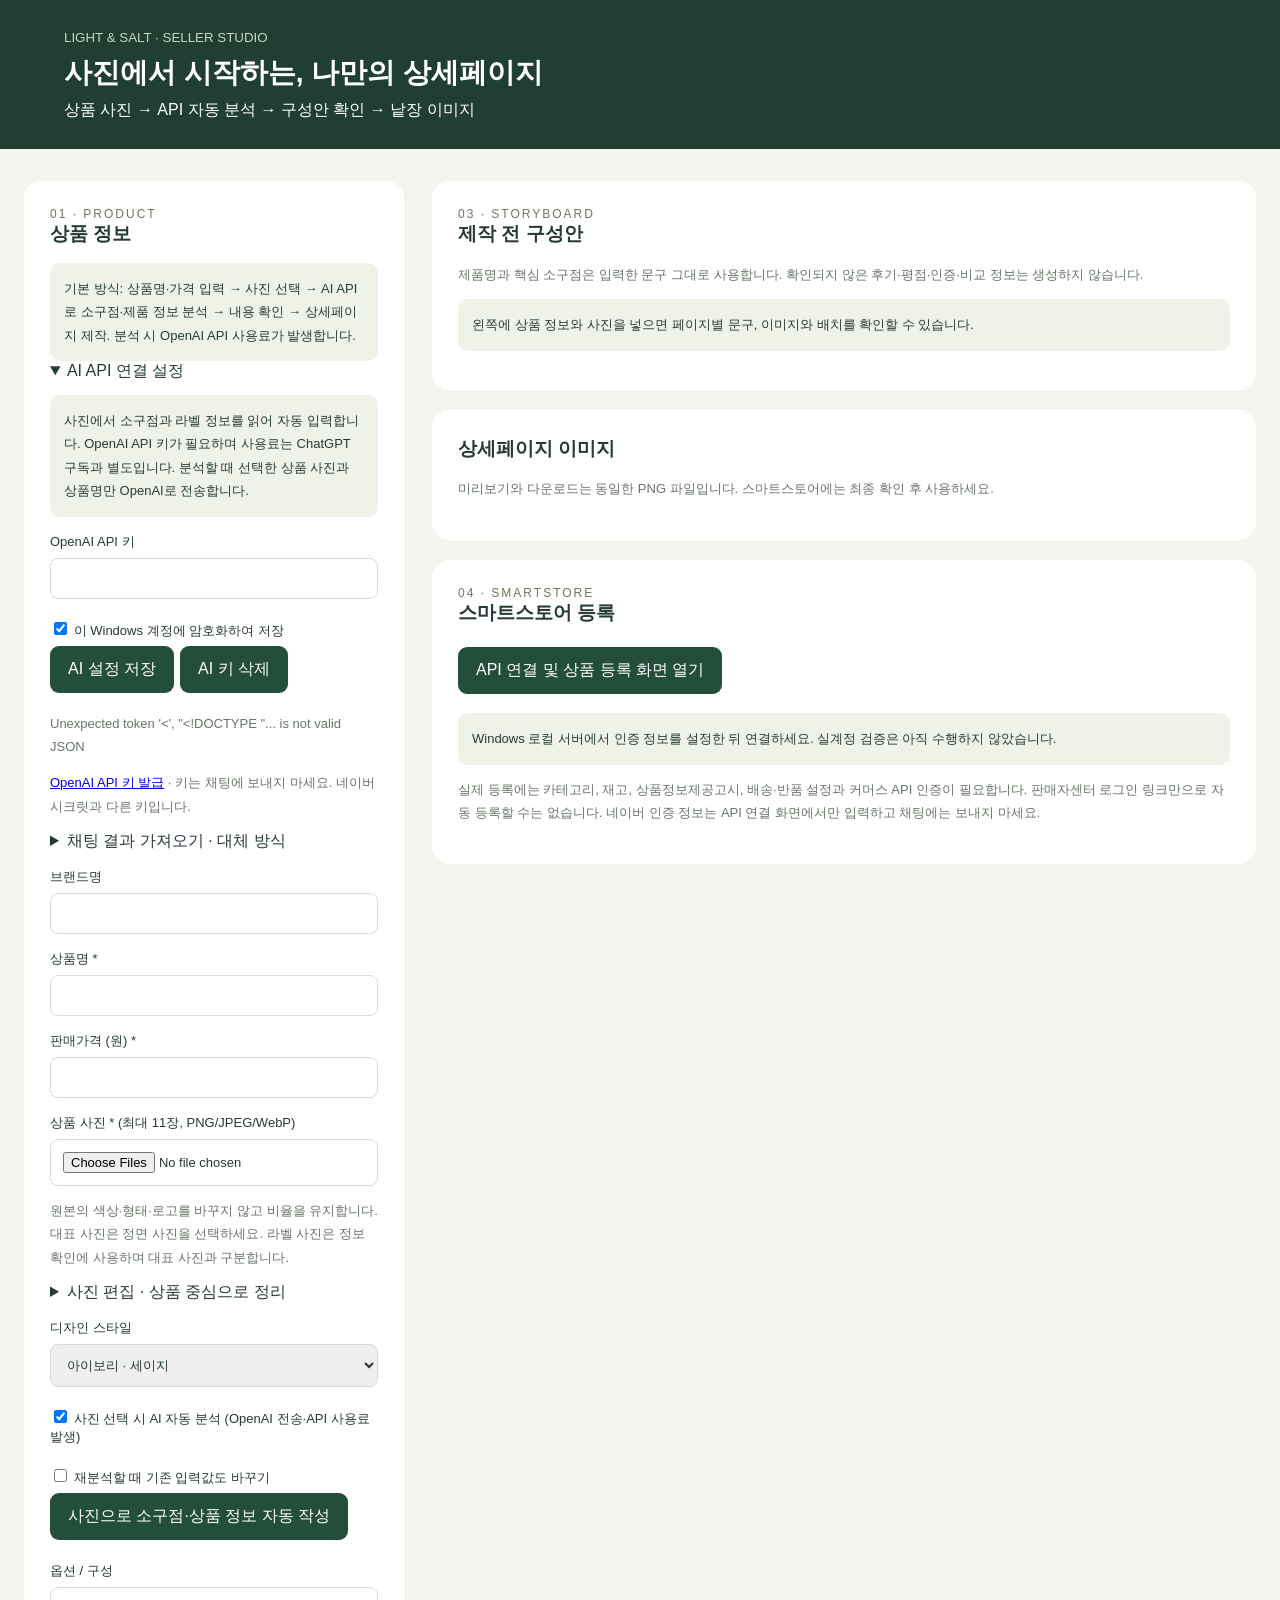
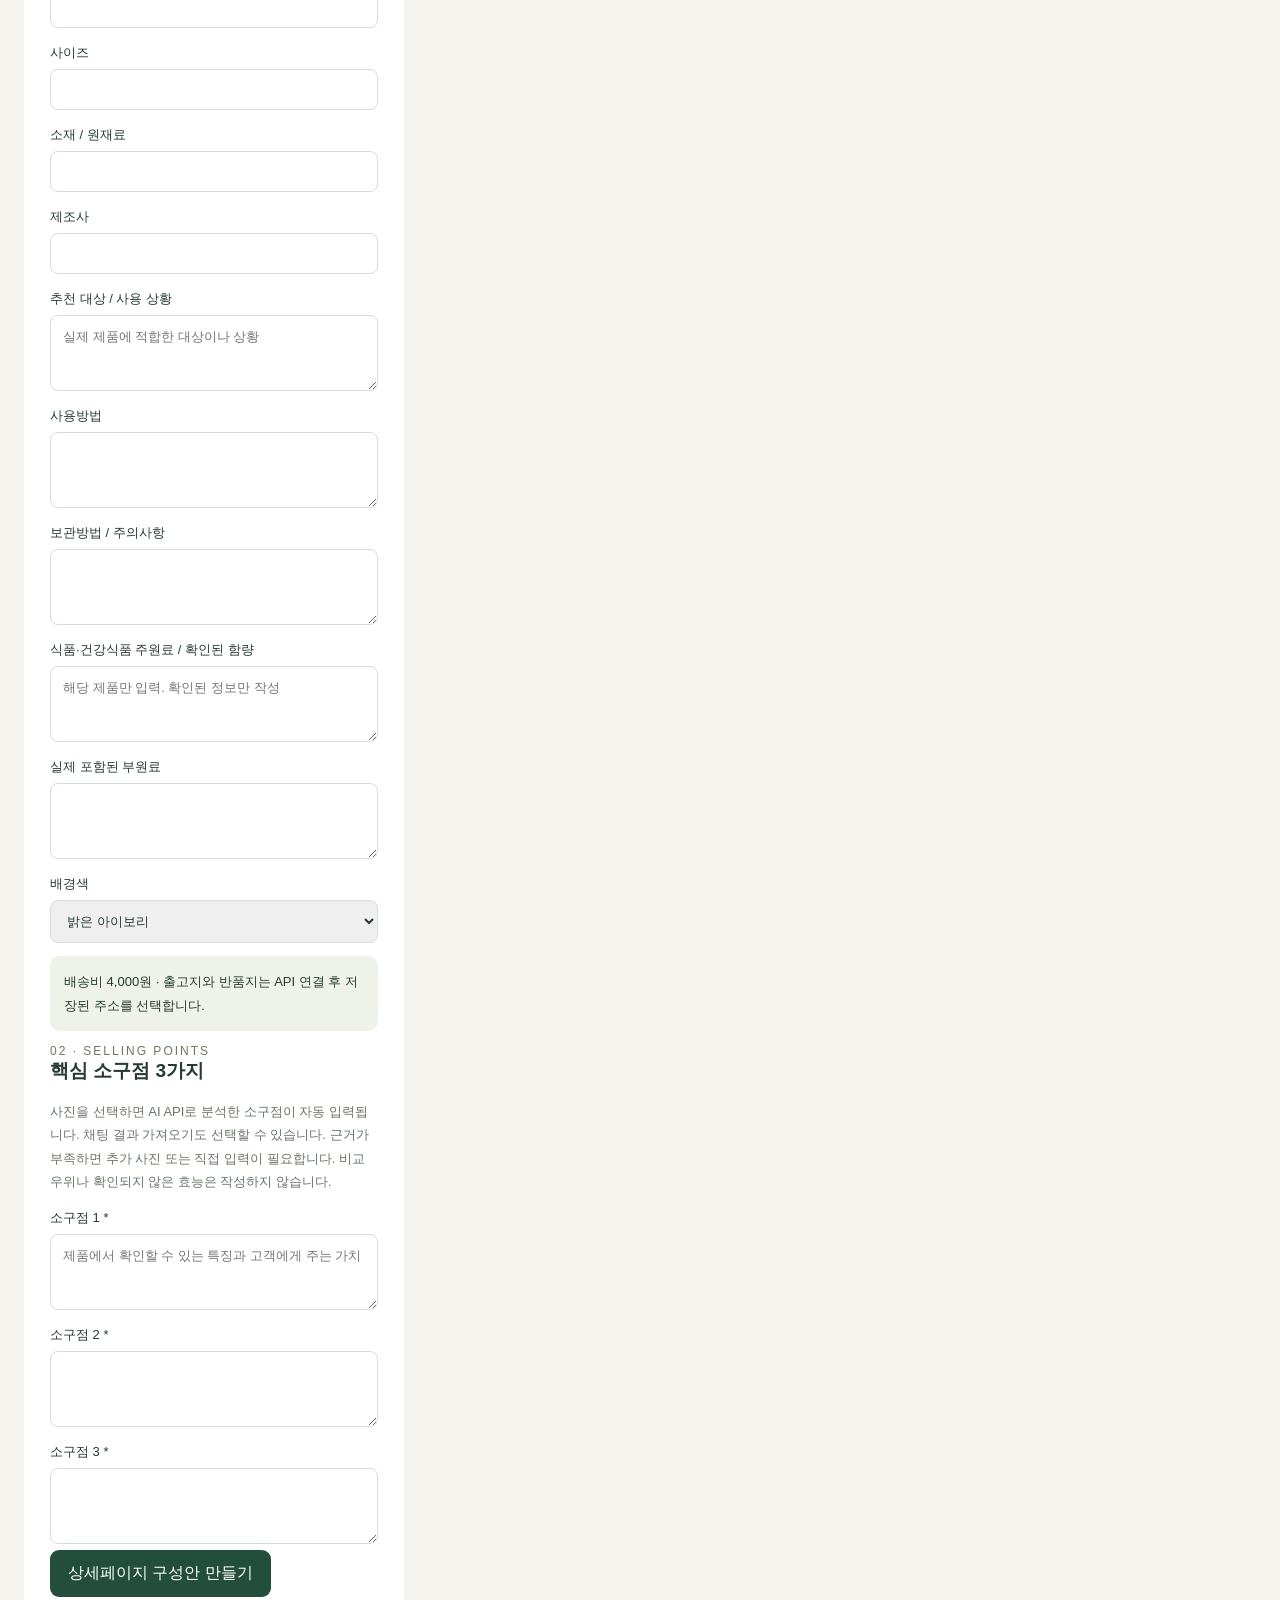
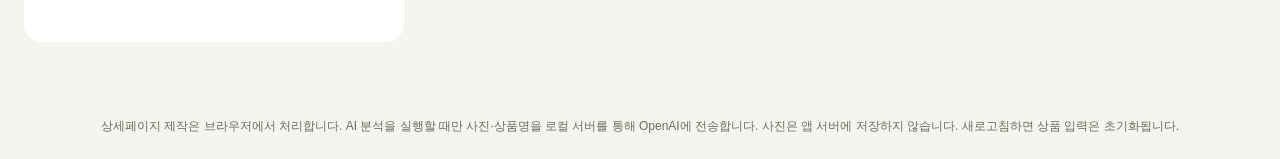
==== commit 58948ef1: "Design distinct product detail pages with photo framing and editable layouts" ====
--- a/static/index.html
+++ b/static/index.html
@@ -4,8 +4,8 @@
 </style>
 <header><small>LIGHT & SALT · SELLER STUDIO</small><h1>사진에서 시작하는, 나만의 상세페이지</h1><div>상품 사진 → API 자동 분석 → 구성안 확인 → 낱장 이미지</div></header>
 <main><div><section><div class="step">01 · PRODUCT</div><h2>상품 정보</h2><div class="notice">기본 방식: 상품명·가격 입력 → 사진 선택 → AI API로 소구점·제품 정보 분석 → 내용 확인 → 상세페이지 제작. 분석 시 OpenAI API 사용료가 발생합니다.</div><details id="ai-settings" open><summary>AI API 연결 설정</summary><p class="notice">사진에서 소구점과 라벨 정보를 읽어 자동 입력합니다. OpenAI API 키가 필요하며 사용료는 ChatGPT 구독과 별도입니다. 분석할 때 선택한 상품 사진과 상품명만 OpenAI로 전송합니다.</p><label>OpenAI API 키<input id="ai-key" type="password" autocomplete="off"></label><label><input id="ai-save" type="checkbox" checked style="display:inline;width:auto"> 이 Windows 계정에 암호화하여 저장</label><button id="ai-configure" type="button">AI 설정 저장</button><button id="ai-forget" type="button">AI 키 삭제</button><p id="ai-setting-status" class="sub" role="status"></p><p class="sub"><a href="https://platform.openai.com/api-keys" target="_blank" rel="noopener noreferrer">OpenAI API 키 발급</a> · 키는 채팅에 보내지 마세요. 네이버 시크릿과 다른 키입니다.</p></details><details id="chat-import"><summary>채팅 결과 가져오기 · 대체 방식</summary><p class="sub">채팅에서 받은 ‘프로그램 가져오기용 JSON’ 전체를 붙여넣으세요. 소구점·제품 정보와 페이지별 문구를 한 번에 적용합니다. 사진은 아래에서 직접 선택해주세요.</p><label>채팅 결과<textarea id="chat-json" rows="8" maxlength="40000" placeholder="채팅에서 받은 JSON을 여기에 붙여넣으세요."></textarea></label><label><input id="chat-overwrite" type="checkbox" style="width:auto;display:inline"> 기존 상품 정보를 가져온 내용으로 교체</label><button id="chat-apply" type="button">내용 가져오기</button><button id="chat-clear" type="button">가져온 페이지 구성 해제</button><p id="chat-status" class="sub" role="status"></p><div id="chat-report" hidden><div id="chat-notes"></div><label><input id="chat-reviewed" type="checkbox" style="width:auto;display:inline"> 원본 상품·라벨과 채팅 분석 내용을 확인했습니다.</label></div></details><form id="form">
-<label>브랜드명<input name="brand" maxlength="35"></label><label>상품명 *<input name="name" required maxlength="55"></label><label>판매가격 (원) *<input name="price" type="number" min="1" max="999999999" required></label><label>상품 사진 * (최대 11장, PNG/JPEG/WebP)<input name="images" type="file" accept="image/png,image/jpeg,image/webp" multiple required></label><p class="sub">원본의 색상·형태·로고를 바꾸지 않고 비율을 유지합니다. 사진이 부족하면 업로드 순서대로 재사용합니다.</p>
-<label><input id="ai-auto" type="checkbox" checked style="display:inline;width:auto"> 사진 선택 시 AI 자동 분석 (OpenAI 전송·API 사용료 발생)</label><label><input id="ai-overwrite" type="checkbox" style="display:inline;width:auto"> 재분석할 때 기존 입력값도 바꾸기</label><button id="ai-analyze" type="button">사진으로 소구점·상품 정보 자동 작성</button><p id="ai-status" class="sub" role="status"></p><div id="ai-report" hidden><h3>AI 초안과 사진 근거</h3><div id="ai-evidence"></div><label><input id="ai-verified" type="checkbox" style="display:inline;width:auto"> 원본 사진과 대조하여 AI 초안을 확인했습니다.</label></div><label>옵션 / 구성<input name="options" maxlength="100"></label><label>사이즈<input name="size" maxlength="100"></label><label>소재 / 원재료<input name="material" maxlength="160"></label><label>제조사<input name="maker" maxlength="100"></label><label>추천 대상 / 사용 상황<textarea name="target" maxlength="180" placeholder="실제 제품에 적합한 대상이나 상황"></textarea></label><label>사용방법<textarea name="usage" maxlength="180"></textarea></label><label>보관방법 / 주의사항<textarea name="caution" maxlength="180"></textarea></label>
+<label>브랜드명<input name="brand" maxlength="35"></label><label>상품명 *<input name="name" required maxlength="55"></label><label>판매가격 (원) *<input name="price" type="number" min="1" max="999999999" required></label><label>상품 사진 * (최대 11장, PNG/JPEG/WebP)<input name="images" type="file" accept="image/png,image/jpeg,image/webp" multiple required></label><p class="sub">원본의 색상·형태·로고를 바꾸지 않고 비율을 유지합니다. 대표 사진은 정면 사진을 선택하세요. 라벨 사진은 정보 확인에 사용하며 대표 사진과 구분합니다.</p>
+<details id="photo-editor"><summary>사진 편집 · 상품 중심으로 정리</summary><p class="sub">AI 분석 후 상품 여백 정리 크롭이 추천됩니다. 미리보기에서 제품·라벨이 잘리지 않았는지 확인하세요. 복잡한 배경은 자동 제거하지 않습니다.</p><label>편집할 사진<select id="edit-photo"></select></label><label>상세페이지 대표 사진<select name="mainPhoto" id="main-photo"></select></label><div id="edit-preview"></div><label>왼쪽 여백 %<input id="crop-x" type="range" min="0" max="90" value="0"></label><label>위쪽 여백 %<input id="crop-y" type="range" min="0" max="90" value="0"></label><label>사용할 가로 영역 %<input id="crop-w" type="range" min="10" max="100" value="100"></label><label>사용할 세로 영역 %<input id="crop-h" type="range" min="10" max="100" value="100"></label><label><input id="remove-bg" type="checkbox" style="display:inline;width:auto"> 단색 배경 정리 (흰색·단색 배경 사진만)</label><p class="sub">책상·손·복잡한 배경을 정확히 지우는 기능은 아닙니다. 제품 일부까지 지워지면 해제하세요.</p><button id="reset-photo" type="button">이 사진 원본으로 되돌리기</button></details><label>디자인 스타일<select name="design"><option value="sage">아이보리 · 세이지</option><option value="lemon">아이보리 · 레몬</option><option value="mono">라이트 그레이 · 모노</option></select></label><label><input id="ai-auto" type="checkbox" checked style="display:inline;width:auto"> 사진 선택 시 AI 자동 분석 (OpenAI 전송·API 사용료 발생)</label><label><input id="ai-overwrite" type="checkbox" style="display:inline;width:auto"> 재분석할 때 기존 입력값도 바꾸기</label><button id="ai-analyze" type="button">사진으로 소구점·상품 정보 자동 작성</button><p id="ai-status" class="sub" role="status"></p><div id="ai-report" hidden><h3>AI 초안과 사진 근거</h3><div id="ai-evidence"></div><label><input id="ai-verified" type="checkbox" style="display:inline;width:auto"> 원본 사진과 대조하여 AI 초안을 확인했습니다.</label></div><label>옵션 / 구성<input name="options" maxlength="100"></label><label>사이즈<input name="size" maxlength="100"></label><label>소재 / 원재료<input name="material" maxlength="160"></label><label>제조사<input name="maker" maxlength="100"></label><label>추천 대상 / 사용 상황<textarea name="target" maxlength="180" placeholder="실제 제품에 적합한 대상이나 상황"></textarea></label><label>사용방법<textarea name="usage" maxlength="180"></textarea></label><label>보관방법 / 주의사항<textarea name="caution" maxlength="180"></textarea></label>
 <label>식품·건강식품 주원료 / 확인된 함량<textarea name="ingredient" maxlength="180" placeholder="해당 제품만 입력. 확인된 정보만 작성"></textarea></label><label>실제 포함된 부원료<textarea name="additional" maxlength="180"></textarea></label>
 <label>배경색<select name="background"><option value="#f6f2e9">밝은 아이보리</option><option value="#f0f1f0">라이트 그레이</option></select></label><p class="notice">배송비 4,000원 · 출고지와 반품지는 API 연결 후 저장된 주소를 선택합니다.</p>
 <div class="step">02 · SELLING POINTS</div><h2>핵심 소구점 3가지</h2><p class="sub">사진을 선택하면 AI API로 분석한 소구점이 자동 입력됩니다. 채팅 결과 가져오기도 선택할 수 있습니다. 근거가 부족하면 추가 사진 또는 직접 입력이 필요합니다. 비교 우위나 확인되지 않은 효능은 작성하지 않습니다.</p>
